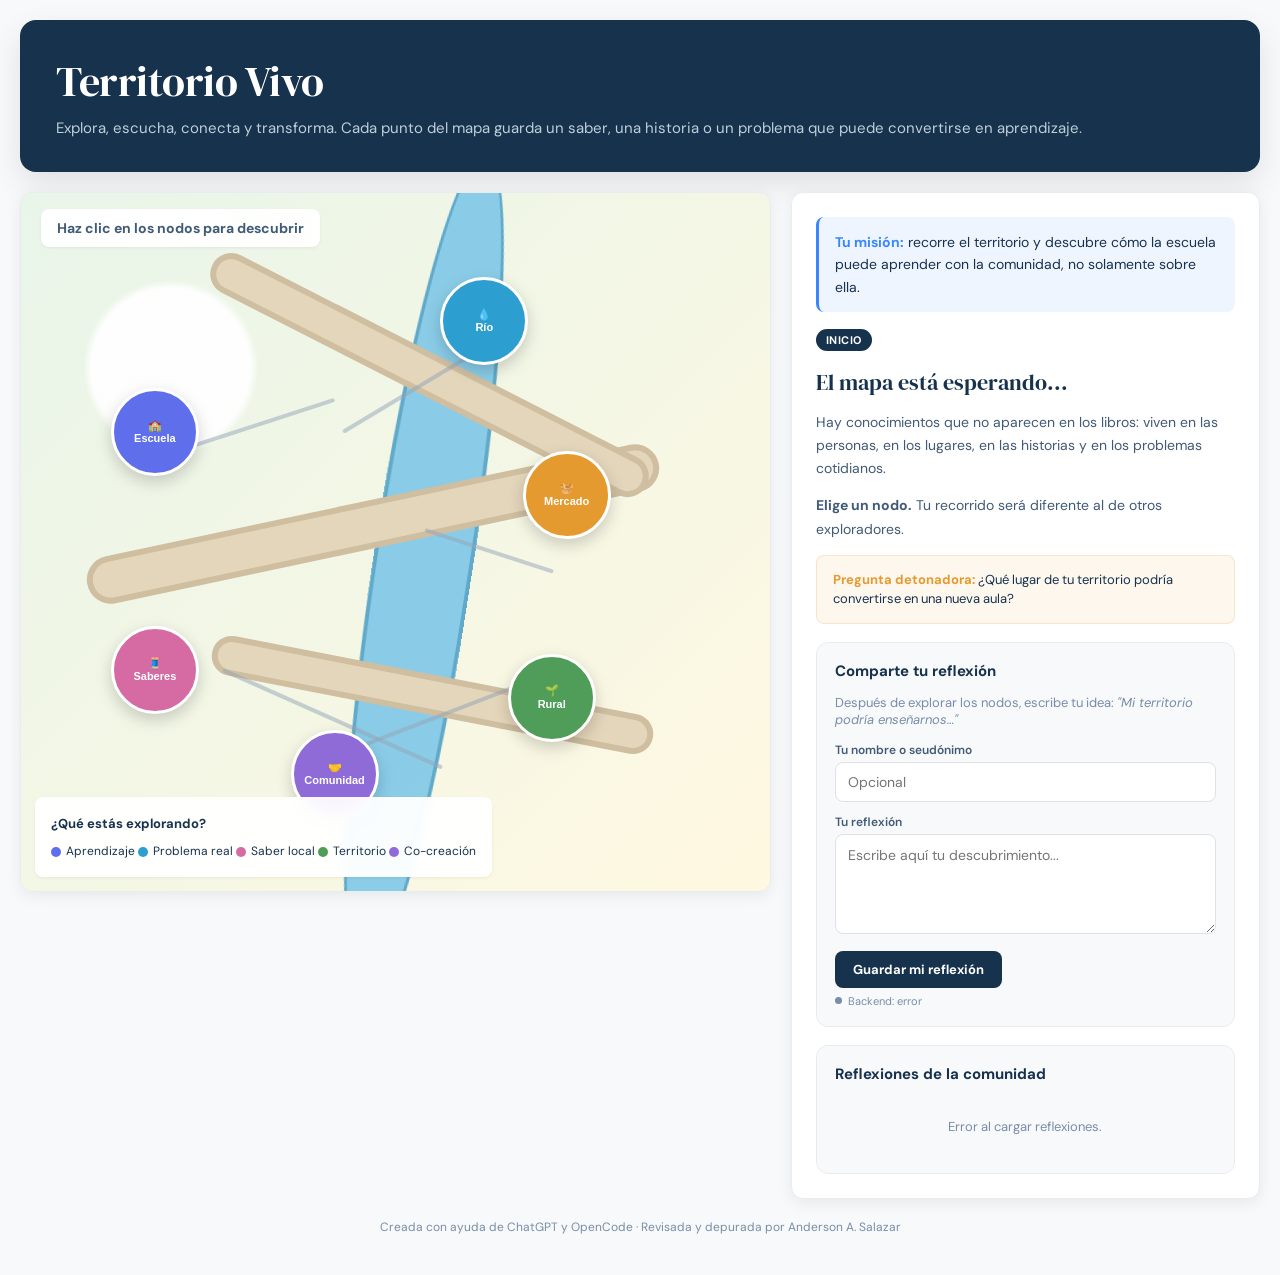
==== docs/comunidad/index.html @ 593326c9 "comunidad" ====
<!DOCTYPE html>
<html lang="es">
<head>
<meta charset="UTF-8">
<meta name="viewport" content="width=device-width, initial-scale=1.0">
<title>Territorio Vivo — Cartografia Comunitaria</title>
<link rel="preconnect" href="https://fonts.googleapis.com">
<link href="https://fonts.googleapis.com/css2?family=DM+Sans:wght@400;500;600;700&family=DM+Serif+Display&display=swap" rel="stylesheet">
<style>
:root {
  --ink: #17324d;
  --ink-soft: #415a77;
  --ink-muted: #778da9;
  --surface: #f8f9fa;
  --surface-raised: #ffffff;
  --border: #dee2e6;
  --border-soft: #e9ecef;
  --blue: #3a86ff;
  --blue-dim: rgba(58,134,255,.08);
  --green: #2d9d78;
  --green-dim: rgba(45,157,120,.08);
  --amber: #e59a2f;
  --amber-dim: rgba(229,154,47,.08);
  --red: #e63946;
  --red-dim: rgba(230,57,70,.06);
  --radius: 12px;
  --radius-sm: 8px;
  --shadow-sm: 0 1px 3px rgba(0,0,0,.06);
  --shadow: 0 4px 16px rgba(0,0,0,.07);
  --shadow-lg: 0 12px 32px rgba(0,0,0,.1);
}

*, *::before, *::after { box-sizing: border-box; }

body {
  margin: 0;
  font-family: 'DM Sans', system-ui, sans-serif;
  background: var(--surface);
  color: var(--ink);
  -webkit-font-smoothing: antialiased;
}

/* ── Layout ────────────────────────────────── */
.wrap { max-width: 1280px; margin: 0 auto; padding: 20px; }
.layout { display: grid; grid-template-columns: 1.6fr 1fr; gap: 20px; align-items: start; }

/* ── Header ────────────────────────────────── */
header {
  background: var(--ink); color: white; border-radius: 16px;
  padding: 32px 36px; margin-bottom: 20px; box-shadow: var(--shadow-lg);
}
header h1 {
  margin: 0 0 6px; font-family: 'DM Serif Display', serif;
  font-size: clamp(26px, 4vw, 42px); font-weight: 400; letter-spacing: -.5px;
}
header p { margin: 0; font-size: 15px; line-height: 1.6; color: #bfcfd9; }

/* ── Card ──────────────────────────────────── */
.card {
  background: var(--surface-raised); border-radius: var(--radius);
  box-shadow: var(--shadow); border: 1px solid var(--border-soft); overflow: hidden;
}

/* ── Mapa ──────────────────────────────────── */
.map {
  position: relative; min-height: 700px;
  background:
    radial-gradient(circle at 20% 25%, rgba(255,255,255,.9) 0 10%, transparent 11%),
    linear-gradient(135deg, #e8f5e9, #fff8e1);
}
.river {
  position: absolute; left: 47%; top: -6%; width: 100px; height: 118%;
  background: #7cc7e8; border: 4px solid #4c9fc5;
  border-radius: 48% 52% 45% 55%; transform: rotate(9deg); opacity: .88;
}
.road { position: absolute; background: #e4d6ba; border: 6px solid #cfbea0; border-radius: 30px; }
.r1 { width: 78%; height: 48px; left: 8%; top: 44%; transform: rotate(-12deg); }
.r2 { width: 65%; height: 42px; left: 22%; top: 23%; transform: rotate(27deg); }
.r3 { width: 60%; height: 40px; left: 25%; top: 69%; transform: rotate(11deg); }

.map-label {
  position: absolute; left: 20px; top: 16px; font-weight: 700; font-size: 14px;
  color: var(--ink-soft); background: rgba(255,255,255,.92);
  padding: 10px 16px; border-radius: var(--radius-sm);
  backdrop-filter: blur(4px); box-shadow: var(--shadow-sm);
}

.legend {
  position: absolute; bottom: 14px; left: 14px;
  background: rgba(255,255,255,.95); padding: 14px 16px;
  border-radius: var(--radius-sm); font-size: 12px; line-height: 2;
  box-shadow: var(--shadow-sm); backdrop-filter: blur(4px);
}
.legend strong { display: block; margin-bottom: 2px; font-size: 13px; color: var(--ink); }
.legend-dot {
  display: inline-block; width: 10px; height: 10px;
  border-radius: 50%; margin-right: 5px; vertical-align: middle;
}

/* ── Nodos del mapa ────────────────────────── */
.node {
  position: absolute; width: 88px; height: 88px; border-radius: 50%;
  border: 3px solid white; box-shadow: 0 6px 16px rgba(0,0,0,.18);
  color: white; font-weight: 700; font-size: 11px; text-align: center;
  padding: 10px 4px; cursor: pointer; transition: transform .2s, box-shadow .2s;
  display: flex; align-items: center; justify-content: center; line-height: 1.2;
}
.node:hover { transform: scale(1.1); box-shadow: 0 10px 24px rgba(0,0,0,.25); }
.school    { left: 12%; top: 28%; background: #5f6eea; }
.river-n   { left: 56%; top: 12%; background: #2d9ed0; }
.market    { left: 67%; top: 37%; background: #e59a2f; }
.artisan   { left: 12%; top: 62%; background: #d66ba3; }
.farm      { left: 65%; top: 66%; background: #4f9d59; }
.community { left: 36%; top: 77%; background: #8f6bd8; }

.connector {
  position: absolute; height: 4px; background: #94a3b8;
  transform-origin: left center; opacity: .5; border-radius: 4px;
}
.c1 { left: 20%; top: 37%; width: 23%; transform: rotate(-18deg); }
.c2 { left: 43%; top: 34%; width: 23%; transform: rotate(-31deg); }
.c3 { left: 54%; top: 48%; width: 18%; transform: rotate(18deg); }
.c4 { left: 27%; top: 68%; width: 32%; transform: rotate(24deg); }
.c5 { left: 43%; top: 80%; width: 25%; transform: rotate(-21deg); }

/* ── Sidebar ───────────────────────────────── */
.side { padding: 24px; position: sticky; top: 20px; }

.intro {
  background: var(--blue-dim); border-left: 3px solid var(--blue);
  padding: 14px 16px; border-radius: var(--radius-sm);
  font-size: 14px; line-height: 1.6; margin-bottom: 16px;
}
.intro strong { color: var(--blue); }

.panel { display: none; }
.panel.active { display: block; }

.tag {
  display: inline-block; padding: 4px 10px; border-radius: 20px;
  font-size: 11px; font-weight: 700; letter-spacing: .5px;
  background: var(--ink); color: white; margin-bottom: 10px;
}
.panel h3 {
  font-family: 'DM Serif Display', serif;
  font-size: 22px; font-weight: 400; margin: 6px 0 8px;
}
.panel p { font-size: 14px; line-height: 1.65; color: var(--ink-soft); }

.question {
  margin-top: 14px; padding: 14px 16px;
  background: var(--amber-dim); border-radius: var(--radius-sm);
  border: 1px solid rgba(229,154,47,.2); font-size: 13px; line-height: 1.5;
}
.question strong { color: var(--amber); }

/* ── Formulario reflexion ──────────────────── */
.form-section {
  margin-top: 18px; background: var(--surface); border-radius: var(--radius);
  padding: 18px; border: 1px solid var(--border-soft);
}
.form-section h4 { margin: 0 0 4px; font-size: 15px; font-weight: 700; }
.form-section .subtitle { font-size: 13px; color: var(--ink-muted); margin-bottom: 14px; }

.form-field { margin-bottom: 12px; }
.form-field label { display: block; font-size: 12px; font-weight: 600; color: var(--ink-soft); margin-bottom: 4px; }

.input, textarea {
  width: 100%; border: 1px solid var(--border); border-radius: var(--radius-sm);
  padding: 10px 12px; font: inherit; font-size: 14px; color: var(--ink);
  background: var(--surface-raised); transition: border-color .2s;
}
.input:focus, textarea:focus { outline: none; border-color: var(--blue); }
textarea { min-height: 100px; resize: vertical; line-height: 1.55; }

.btn {
  display: inline-flex; align-items: center; gap: 6px;
  border: none; border-radius: var(--radius-sm);
  padding: 10px 18px; font: inherit; font-size: 13px; font-weight: 700;
  cursor: pointer; transition: background .15s, transform .1s;
}
.btn:active { transform: scale(.97); }
.btn-primary { background: var(--ink); color: white; }
.btn-primary:hover { background: #2a4a6b; }
.btn-primary:disabled { opacity: .5; cursor: not-allowed; }

.msg {
  font-size: 13px; font-weight: 600; padding: 8px 12px;
  border-radius: var(--radius-sm); transition: opacity .3s;
}
.msg:empty { display: none; }
.msg.ok { background: var(--green-dim); color: var(--green); }
.msg.err { background: var(--red-dim); color: var(--red); }

/* ── Feed reflexiones ──────────────────────── */
.feed-section {
  margin-top: 18px; background: var(--surface); border-radius: var(--radius);
  padding: 18px; border: 1px solid var(--border-soft);
}
.feed-section h4 { margin: 0 0 14px; font-size: 15px; font-weight: 700; }

.reflexion-card {
  background: var(--surface-raised); border: 1px solid var(--border-soft);
  border-radius: var(--radius-sm); padding: 14px 16px; margin-bottom: 12px;
}
.reflexion-head {
  display: flex; justify-content: space-between; align-items: center;
  margin-bottom: 8px; font-size: 12px; color: var(--ink-muted);
}
.reflexion-author { font-weight: 700; color: var(--ink); }
.reflexion-node {
  display: inline-block; padding: 2px 8px; border-radius: 10px;
  font-size: 10px; font-weight: 700; background: var(--blue-dim); color: var(--blue);
}
.reflexion-text { font-size: 14px; line-height: 1.6; color: var(--ink-soft); margin-bottom: 10px; }
.reflexion-actions { display: flex; align-items: center; gap: 10px; flex-wrap: wrap; }

/* ── Comentarios ───────────────────────────── */
.comments-toggle {
  font-size: 12px; font-weight: 600; color: var(--blue);
  cursor: pointer; background: none; border: none; padding: 0; margin: 0;
}
.comments-toggle:hover { text-decoration: underline; }
.comment-count {
  display: none; background: var(--blue-dim); color: var(--blue);
  font-size: 10px; font-weight: 700; padding: 1px 7px; border-radius: 8px;
}
.comment-count.has { display: inline-block; }

.comments-box {
  display: none; margin-top: 10px; padding-top: 10px;
  border-top: 1px solid var(--border-soft);
}
.comments-box.open { display: block; }

.comment-item { display: flex; gap: 8px; margin-bottom: 8px; font-size: 13px; }
.comment-avatar {
  width: 28px; height: 28px; border-radius: 50%; flex-shrink: 0;
  background: var(--blue-dim); color: var(--blue);
  display: flex; align-items: center; justify-content: center;
  font-weight: 700; font-size: 11px;
}
.comment-body { flex: 1; }
.comment-meta { font-size: 11px; color: var(--ink-muted); margin-bottom: 2px; }
.comment-text { line-height: 1.5; color: var(--ink-soft); }

.comment-form { display: flex; gap: 6px; margin-top: 8px; }
.comment-form .input { flex: 1; padding: 7px 10px; font-size: 13px; }
.comment-form .btn { padding: 7px 12px; font-size: 12px; white-space: nowrap; }

.feed-empty { text-align: center; padding: 20px; font-size: 13px; color: var(--ink-muted); }

/* ── Status bar ────────────────────────────── */
.status-bar {
  display: flex; align-items: center; gap: 6px;
  font-size: 11px; color: var(--ink-muted); margin-top: 6px;
}
.status-dot { width: 7px; height: 7px; border-radius: 50%; background: var(--ink-muted); }
.status-dot.on { background: var(--green); }

/* ── Footer ────────────────────────────────── */
.footer { text-align: center; padding: 20px 0; color: var(--ink-muted); font-size: 12px; }

/* ── Responsive ────────────────────────────── */
@media (max-width: 900px) {
  .layout { grid-template-columns: 1fr; }
  .map { min-height: 500px; }
  .side { position: static; }
}
</style>
</head>
<body>

<div class="wrap">
  <header>
    <h1>Territorio Vivo</h1>
    <p>Explora, escucha, conecta y transforma. Cada punto del mapa guarda un saber, una historia o un problema que puede convertirse en aprendizaje.</p>
  </header>

  <div class="layout">
    <!-- ── MAPA ── -->
    <section class="card map" aria-label="Mapa interactivo del territorio">
      <div class="map-label">Haz clic en los nodos para descubrir</div>
      <div class="river"></div>
      <div class="road r1"></div>
      <div class="road r2"></div>
      <div class="road r3"></div>
      <div class="connector c1"></div>
      <div class="connector c2"></div>
      <div class="connector c3"></div>
      <div class="connector c4"></div>
      <div class="connector c5"></div>

      <button class="node school"    onclick="showNode('school')">🏫<br>Escuela</button>
      <button class="node river-n"   onclick="showNode('river')">💧<br>Río</button>
      <button class="node market"    onclick="showNode('market')">🧺<br>Mercado</button>
      <button class="node artisan"   onclick="showNode('artisan')">🧵<br>Saberes</button>
      <button class="node farm"      onclick="showNode('farm')">🌱<br>Rural</button>
      <button class="node community" onclick="showNode('community')">🤝<br>Comunidad</button>

      <div class="legend">
        <strong>¿Qué estás explorando?</strong>
        <span><span class="legend-dot" style="background:#5f6eea"></span>Aprendizaje</span>
        <span><span class="legend-dot" style="background:#2d9ed0"></span>Problema real</span>
        <span><span class="legend-dot" style="background:#d66ba3"></span>Saber local</span>
        <span><span class="legend-dot" style="background:#4f9d59"></span>Territorio</span>
        <span><span class="legend-dot" style="background:#8f6bd8"></span>Co-creación</span>
      </div>
    </section>

    <!-- ── SIDEBAR ── -->
    <aside class="card side">
      <div class="intro">
        <strong>Tu misión:</strong> recorre el territorio y descubre cómo la escuela puede aprender con la comunidad, no solamente sobre ella.
      </div>

      <!-- Paneles de nodos -->
      <div id="default" class="panel active">
        <span class="tag">INICIO</span>
        <h3>El mapa está esperando...</h3>
        <p>Hay conocimientos que no aparecen en los libros: viven en las personas, en los lugares, en las historias y en los problemas cotidianos.</p>
        <p><strong>Elige un nodo.</strong> Tu recorrido será diferente al de otros exploradores.</p>
        <div class="question"><strong>Pregunta detonadora:</strong> ¿Qué lugar de tu territorio podría convertirse en una nueva aula?</div>
      </div>

      <div id="school" class="panel">
        <span class="tag">NODO 1 · APRENDIZAJE</span>
        <h3>🏫 La escuela abierta</h3>
        <p>La escuela deja de ser una isla. Sus preguntas salen al territorio y regresan convertidas en proyectos, investigaciones y nuevas conexiones.</p>
        <div class="question"><strong>Reto:</strong> ¿Qué problema real de tu comunidad llevarías al aula?</div>
      </div>

      <div id="river" class="panel">
        <span class="tag">NODO 2 · PROBLEMA REAL</span>
        <h3>💧 El río pregunta</h3>
        <p>El agua contaminada, la basura o la pérdida de ecosistemas no son solo "temas". Son desafíos auténticos que pueden movilizar conocimientos de ciencias, tecnología, comunicación y ciudadanía.</p>
        <div class="question"><strong>Reto:</strong> formula una pregunta de investigación que ayude a comprender este problema.</div>
      </div>

      <div id="market" class="panel">
        <span class="tag">NODO 3 · SABER COTIDIANO</span>
        <h3>🧺 El mercado enseña</h3>
        <p>En el mercado también hay matemáticas, economía, cultura, alimentación, historias familiares y decisiones. Los espacios cotidianos están llenos de oportunidades para aprender.</p>
        <div class="question"><strong>Reto:</strong> ¿qué conocimiento podría aprenderse conversando con una persona del mercado?</div>
      </div>

      <div id="artisan" class="panel">
        <span class="tag">NODO 4 · SABER INTERGENERACIONAL</span>
        <h3>🧵 La memoria tiene manos</h3>
        <p>Los oficios, las recetas, las técnicas artesanales y las historias transmitidas entre generaciones son nodos de conocimiento. Escuchar a quienes los conservan ayuda a que el currículo tenga identidad territorial.</p>
        <div class="question"><strong>Reto:</strong> entrevista a una persona mayor y registra un saber que no quieras que se pierda.</div>
      </div>

      <div id="farm" class="panel">
        <span class="tag">NODO 5 · TERRITORIO</span>
        <h3>🌱 La tierra también habla</h3>
        <p>Quien trabaja la tierra observa ciclos, clima, biodiversidad y cambios del entorno. Su experiencia puede dialogar con el conocimiento científico y generar nuevas preguntas.</p>
        <div class="question"><strong>Reto:</strong> compara un saber local con una explicación científica. ¿Qué tienen en común? ¿Qué preguntas aparecen?</div>
      </div>

      <div id="community" class="panel">
        <span class="tag">NODO 6 · CO-CREACIÓN</span>
        <h3>🤝 Nadie aprende solo</h3>
        <p>Estudiantes, docentes, familias, expertos y líderes comunitarios pueden convertirse en co-creadores del currículo. Cada persona aporta una pieza distinta del rompecabezas.</p>
        <div class="question"><strong>Reto final:</strong> diseña una pequeña acción para transformar un problema de tu territorio.</div>
      </div>

      <!-- Formulario de reflexion -->
      <div class="form-section">
        <h4>Comparte tu reflexión</h4>
        <p class="subtitle">Después de explorar los nodos, escribe tu idea: <em>"Mi territorio podría enseñarnos…"</em></p>
        <div class="form-field">
          <label for="student">Tu nombre o seudónimo</label>
          <input id="student" type="text" class="input" placeholder="Opcional" maxlength="80">
        </div>
        <div class="form-field">
          <label for="answer">Tu reflexión</label>
          <textarea id="answer" placeholder="Escribe aquí tu descubrimiento..." maxlength="2000"></textarea>
        </div>
        <div style="display:flex;gap:8px;align-items:center;flex-wrap:wrap">
          <button id="btn-save" class="btn btn-primary" onclick="saveAnswer()">Guardar mi reflexión</button>
          <span id="saved" class="msg"></span>
        </div>
        <div class="status-bar">
          <span id="statusDot" class="status-dot"></span>
          <span id="backendStatus">Verificando backend…</span>
        </div>
      </div>

      <!-- Feed de reflexiones -->
      <div class="feed-section">
        <h4>Reflexiones de la comunidad</h4>
        <div id="dataBox"><div class="feed-empty">Cargando reflexiones…</div></div>
      </div>
    </aside>
  </div>

  <div class="footer">Creada con ayuda de ChatGPT y OpenCode · Revisada y depurada por Anderson A. Salazar</div>
</div>

<script>
/* ══════════════════════════════════════════════
   CONFIG
   ══════════════════════════════════════════════ */
const BACKEND_URL = 'https://script.google.com/macros/s/AKfycbylgYe-v2u78zFwunNRWoRNgLzbuPMj8-J5VWRB9_3NjzH-wLxJoJirGdlpcUMOLIl6zA/exec';

const NODE_NAMES = {
  default: 'Inicio', school: 'Escuela', river: 'Río',
  market: 'Mercado', artisan: 'Saberes', farm: 'Rural', community: 'Comunidad'
};

const REQUIRED_FIELDS = ['id', 'estudiante', 'reflexion'];

/* ══════════════════════════════════════════════
   ESTADO
   ══════════════════════════════════════════════ */
const _reflections = {};
let _msgTimer = null;
let _busy = false;

/* ══════════════════════════════════════════════
   UTILIDADES
   ══════════════════════════════════════════════ */
function esc(v) {
  return String(v ?? '')
    .replace(/&/g, '&amp;')
    .replace(/</g, '&lt;')
    .replace(/>/g, '&gt;')
    .replace(/"/g, '&quot;')
    .replace(/'/g, '&#39;');
}

function safeDomId(id) {
  return 'r' + String(id).replace(/[^a-zA-Z0-9]/g, '');
}

function backendConfigured() {
  return BACKEND_URL.startsWith('https://script.google.com/macros/s/');
}

/* ══════════════════════════════════════════════
   UI
   ══════════════════════════════════════════════ */
function setStatus(msg, ok) {
  document.getElementById('backendStatus').textContent = msg;
  document.getElementById('statusDot').className = 'status-dot' + (ok ? ' on' : '');
}

function showMsg(text, type) {
  clearTimeout(_msgTimer);
  const el = document.getElementById('saved');
  el.className = 'msg ' + type;
  el.textContent = text;
  if (type === 'ok') {
    _msgTimer = setTimeout(() => { el.textContent = ''; el.className = 'msg'; }, 4000);
  }
}

function showNode(id) {
  document.querySelectorAll('.panel').forEach(p => p.classList.remove('active'));
  document.getElementById(id).classList.add('active');
  document.querySelector('.side').scrollIntoView({ behavior: 'smooth', block: 'nearest' });
}

/* ══════════════════════════════════════════════
   FILAS VALIDAS (descarta encabezados del sheet)
   ══════════════════════════════════════════════ */
function isValidRecord(r) {
  if (!r || typeof r !== 'object') return false;
  return REQUIRED_FIELDS.every(f => r[f] && String(r[f]).trim() !== '');
}

/* ══════════════════════════════════════════════
   GUARDAR REFLEXION
   ══════════════════════════════════════════════ */
async function saveAnswer() {
  if (_busy) return;

  const value = document.getElementById('answer').value.trim();
  const student = document.getElementById('student').value.trim() || 'Anónimo';
  const btn = document.getElementById('btn-save');

  if (!value) { showMsg('Escribe primero tu reflexión.', 'err'); return; }
  if (!backendConfigured()) { showMsg('Backend no configurado.', 'err'); return; }

  _busy = true;
  btn.disabled = true;
  btn.textContent = 'Guardando…';
  showMsg('', '');
  setStatus('Enviando…', false);

  try {
    const payload = {
      action: 'save',
      student,
      reflection: value,
      source: 'Territorio Vivo',
      node: document.querySelector('.panel.active')?.id || 'default',
      timestampClient: new Date().toISOString()
    };

    const res = await fetch(BACKEND_URL, {
      method: 'POST',
      body: JSON.stringify(payload)
    });
    const data = await res.json();

    if (!data.ok) throw new Error(data.error || 'Error al guardar.');

    showMsg('Reflexión guardada correctamente.', 'ok');
    setStatus('Backend: conectado', true);
    document.getElementById('answer').value = '';
    loadData();
  } catch (err) {
    showMsg('No se pudo conectar con el servidor.', 'err');
    setStatus('Backend: error', false);
    console.error('[saveAnswer]', err);
  } finally {
    _busy = false;
    btn.disabled = false;
    btn.textContent = 'Guardar mi reflexión';
  }
}

/* ══════════════════════════════════════════════
   CARGAR REFLEXIONES
   ══════════════════════════════════════════════ */
async function loadData() {
  const box = document.getElementById('dataBox');

  if (!backendConfigured()) {
    box.innerHTML = '<div class="feed-empty">Backend no configurado.</div>';
    return;
  }

  try {
    const res = await fetch(BACKEND_URL + '?action=list');
    const data = await res.json();
    if (!data.ok) throw new Error(data.error);
    renderFeed(data.records || []);
    setStatus('Backend: conectado', true);
  } catch (err) {
    box.innerHTML = '<div class="feed-empty">Error al cargar reflexiones.</div>';
    setStatus('Backend: error', false);
    console.error('[loadData]', err);
  }
}

/* ══════════════════════════════════════════════
   RENDER FEED
   ══════════════════════════════════════════════ */
function renderFeed(records) {
  const box = document.getElementById('dataBox');

  Object.keys(_reflections).forEach(k => delete _reflections[k]);

  const valid = records.filter(isValidRecord);

  if (!valid.length) {
    box.innerHTML = '<div class="feed-empty">Aún no hay reflexiones. Sé el primero en compartir.</div>';
    return;
  }

  box.innerHTML = valid.slice().reverse().map(r => {
    const did = safeDomId(r.id);
    _reflections[did] = r;
    const label = NODE_NAMES[r.nodo] || r.nodo || 'General';
    return `
      <div class="reflexion-card" data-rid="${esc(r.id)}">
        <div class="reflexion-head">
          <div><span class="reflexion-author">${esc(r.estudiante)}</span> · ${esc(r.fecha)}</div>
          <span class="reflexion-node">${esc(label)}</span>
        </div>
        <div class="reflexion-text">${esc(r.reflexion)}</div>
        <div class="reflexion-actions">
          <button class="comments-toggle" onclick="toggleComments('${did}')">💬 Comentar</button>
          <span class="comment-count" id="ccount-${did}"></span>
        </div>
        <div class="comments-box" id="cbox-${did}">
          <div class="comments-list" id="clist-${did}"></div>
          <div class="comment-form">
            <input id="cname-${did}" class="input" placeholder="Tu nombre" maxlength="80">
            <input id="ctext-${did}" class="input" placeholder="Escribe un comentario…" maxlength="500"
                   onkeydown="if(event.key==='Enter'&&!event.shiftKey){event.preventDefault();sendComment('${did}');}">
            <button class="btn btn-primary" id="cbtn-${did}" onclick="sendComment('${did}')">Enviar</button>
          </div>
        </div>
      </div>`;
  }).join('');
}

/* ══════════════════════════════════════════════
   COMENTARIOS
   ══════════════════════════════════════════════ */
async function toggleComments(did) {
  const box = document.getElementById('cbox-' + did);
  if (!box) return;

  if (box.classList.contains('open')) {
    box.classList.remove('open');
    return;
  }

  box.classList.add('open');
  await loadComments(did);
  document.getElementById('ctext-' + did)?.focus();
}

async function loadComments(did) {
  const list = document.getElementById('clist-' + did);
  const countEl = document.getElementById('ccount-' + did);
  const r = _reflections[did];

  if (!r) {
    list.innerHTML = '<div class="feed-empty" style="padding:6px 0">Reflexión no encontrada.</div>';
    return;
  }

  list.innerHTML = '<div class="feed-empty" style="padding:6px 0">Cargando…</div>';

  try {
    const res = await fetch(BACKEND_URL + '?action=comments&id=' + encodeURIComponent(r.id));
    const data = await res.json();
    if (!data.ok) throw new Error(data.error);

    const comments = (data.comments || []).filter(c => c && c.texto);

    if (countEl) {
      if (comments.length) {
        countEl.textContent = comments.length;
        countEl.className = 'comment-count has';
      } else {
        countEl.textContent = '';
        countEl.className = 'comment-count';
      }
    }

    if (!comments.length) {
      list.innerHTML = '<div class="feed-empty" style="padding:6px 0">Sin comentarios aún.</div>';
      return;
    }

    list.innerHTML = comments.map(c => `
      <div class="comment-item">
        <div class="comment-avatar">${esc((c.autor || 'A').charAt(0).toUpperCase())}</div>
        <div class="comment-body">
          <div class="comment-meta">${esc(c.autor)} · ${esc(c.fecha)}</div>
          <div class="comment-text">${esc(c.texto)}</div>
        </div>
      </div>`).join('');
  } catch (err) {
    list.innerHTML = '<div class="feed-empty" style="padding:6px 0">Error al cargar comentarios.</div>';
    console.error('[loadComments]', err);
  }
}

async function sendComment(did) {
  const r = _reflections[did];
  if (!r) return;

  const nameInput = document.getElementById('cname-' + did);
  const textInput = document.getElementById('ctext-' + did);
  const sendBtn = document.getElementById('cbtn-' + did);
  const text = textInput.value.trim();
  const author = nameInput.value.trim() || 'Anónimo';

  if (!text) { textInput.focus(); return; }
  if (sendBtn.disabled) return;

  sendBtn.disabled = true;
  sendBtn.textContent = '…';

  try {
    const res = await fetch(BACKEND_URL, {
      method: 'POST',
      body: JSON.stringify({
        action: 'comment',
        reflectionId: r.id,
        node: r.nodo || 'default',
        author,
        text
      })
    });
    const data = await res.json();
    if (!data.ok) throw new Error(data.error);

    textInput.value = '';
    loadComments(did);
  } catch (err) {
    alert('No se pudo enviar el comentario. Intenta de nuevo.');
    console.error('[sendComment]', err);
  } finally {
    sendBtn.disabled = false;
    sendBtn.textContent = 'Enviar';
  }
}

/* ══════════════════════════════════════════════
   INIT
   ══════════════════════════════════════════════ */
window.addEventListener('load', () => {
  setStatus(
    backendConfigured() ? 'Backend: conectado' : 'Backend: sin configurar',
    backendConfigured()
  );
  loadData();
});
</script>
</body>
</html>
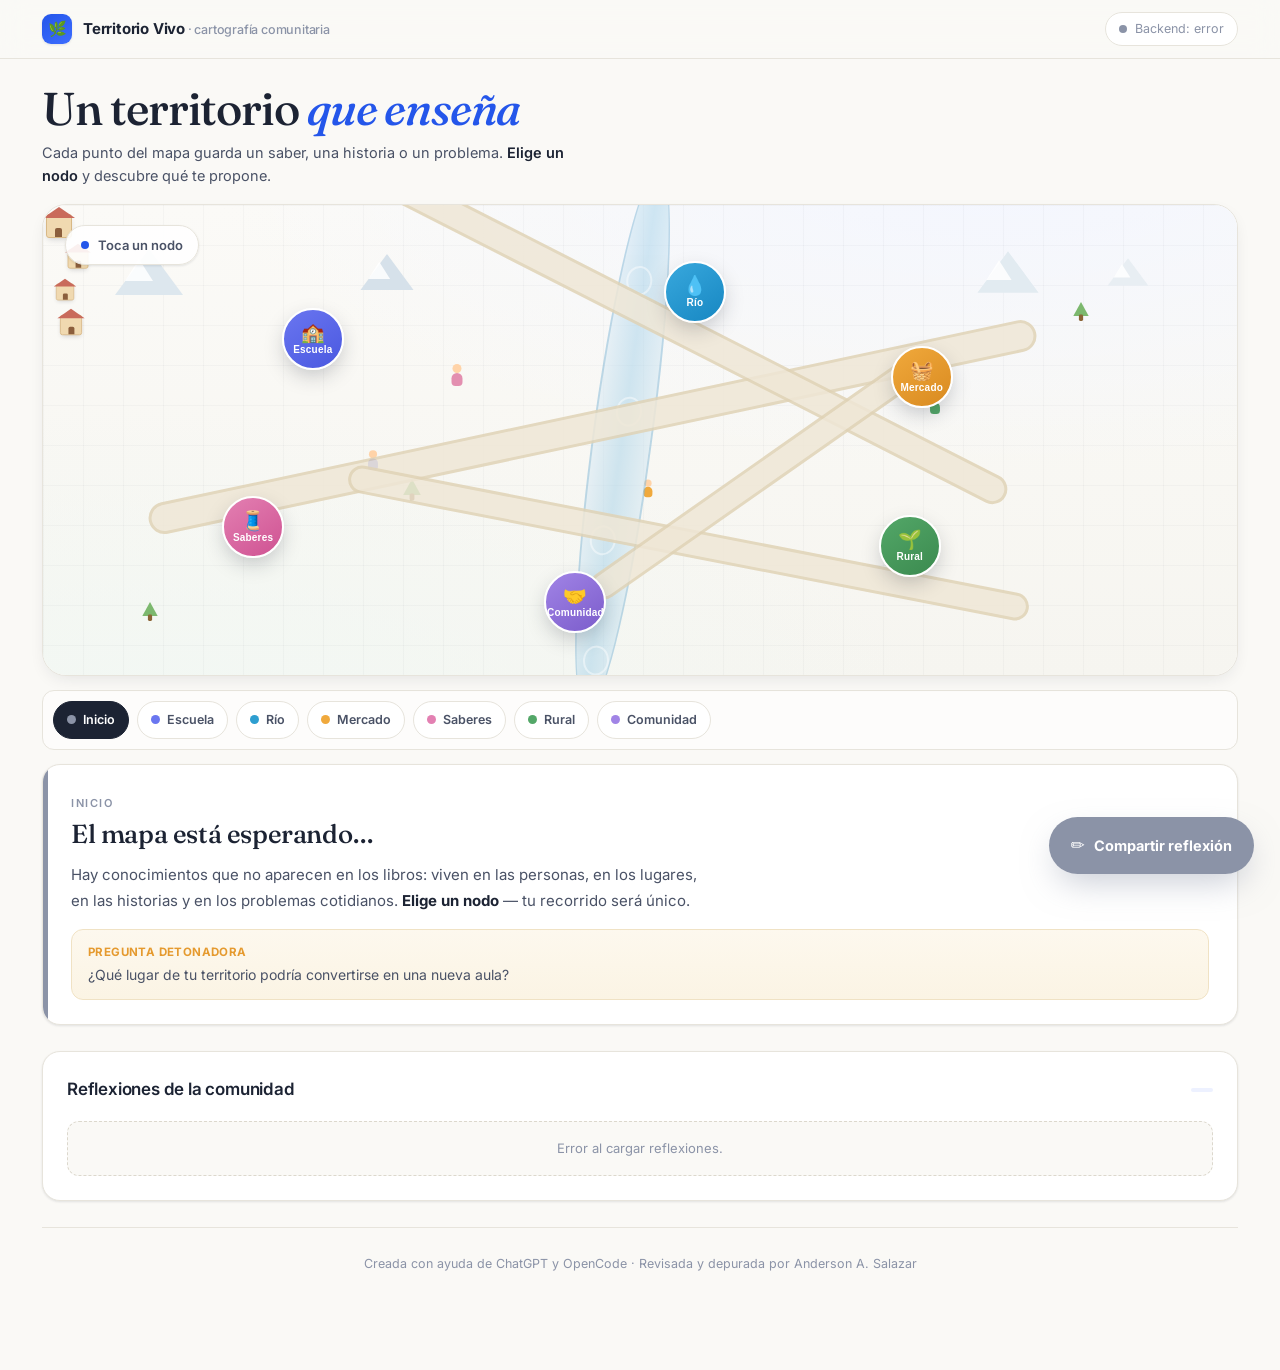
==== commit 0d02e070: "Update index.html" ====
--- a/docs/comunidad/index.html
+++ b/docs/comunidad/index.html
@@ -1,407 +1,488 @@
-<!DOCTYPE html>
+ <!DOCTYPE html>
 <html lang="es">
 <head>
 <meta charset="UTF-8">
 <meta name="viewport" content="width=device-width, initial-scale=1.0">
 <title>Territorio Vivo — Cartografia Comunitaria</title>
 <link rel="preconnect" href="https://fonts.googleapis.com">
-<link href="https://fonts.googleapis.com/css2?family=DM+Sans:wght@400;500;600;700&family=DM+Serif+Display&display=swap" rel="stylesheet">
+<link rel="preconnect" href="https://fonts.gstatic.com" crossorigin>
+<link href="https://fonts.googleapis.com/css2?family=Fraunces:opsz,wght@9..144,400;9..144,500;9..144,600&family=Inter:wght@400;500;600;700;800&display=swap" rel="stylesheet">
 <style>
 :root {
-  --ink: #17324d;
-  --ink-soft: #415a77;
-  --ink-muted: #778da9;
-  --surface: #f8f9fa;
-  --surface-raised: #ffffff;
-  --border: #dee2e6;
-  --border-soft: #e9ecef;
-  --blue: #3a86ff;
-  --blue-dim: rgba(58,134,255,.08);
-  --green: #2d9d78;
-  --green-dim: rgba(45,157,120,.08);
+  --paper: #faf9f6;
+  --surface: #ffffff;
+  --ink: #1c2333;
+  --ink-2: #4a5266;
+  --ink-3: #8b93a7;
+  --line: #e7e4dc;
+  --line-strong: #dcd8cd;
+  --accent: #2456ea;
+  --accent-soft: #edf1ff;
   --amber: #e59a2f;
-  --amber-dim: rgba(229,154,47,.08);
-  --red: #e63946;
-  --red-dim: rgba(230,57,70,.06);
-  --radius: 12px;
-  --radius-sm: 8px;
-  --shadow-sm: 0 1px 3px rgba(0,0,0,.06);
-  --shadow: 0 4px 16px rgba(0,0,0,.07);
-  --shadow-lg: 0 12px 32px rgba(0,0,0,.1);
+  --red: #e24b4b;
+  --radius: 18px;
+  --radius-lg: 24px;
+  --radius-sm: 12px;
+  --shadow-1: 0 1px 2px rgba(28,35,51,.05), 0 1px 3px rgba(28,35,51,.06);
+  --shadow-2: 0 6px 18px -6px rgba(28,35,51,.12);
+  --shadow-3: 0 24px 60px -20px rgba(28,35,51,.2);
+  --font: 'Inter', system-ui, -apple-system, sans-serif;
+  --serif: 'Fraunces', Georgia, serif;
 }
 
 *, *::before, *::after { box-sizing: border-box; }
-
+html { scroll-behavior: smooth; }
 body {
   margin: 0;
-  font-family: 'DM Sans', system-ui, sans-serif;
-  background: var(--surface);
+  font-family: var(--font);
   color: var(--ink);
+  background: var(--paper);
   -webkit-font-smoothing: antialiased;
-}
-
-/* ── Layout ────────────────────────────────── */
-.wrap { max-width: 1280px; margin: 0 auto; padding: 20px; }
-.layout { display: grid; grid-template-columns: 1.6fr 1fr; gap: 20px; align-items: start; }
-
-/* ── Header ────────────────────────────────── */
-header {
-  background: var(--ink); color: white; border-radius: 16px;
-  padding: 32px 36px; margin-bottom: 20px; box-shadow: var(--shadow-lg);
-}
-header h1 {
-  margin: 0 0 6px; font-family: 'DM Serif Display', serif;
-  font-size: clamp(26px, 4vw, 42px); font-weight: 400; letter-spacing: -.5px;
-}
-header p { margin: 0; font-size: 15px; line-height: 1.6; color: #bfcfd9; }
-
-/* ── Card ──────────────────────────────────── */
-.card {
-  background: var(--surface-raised); border-radius: var(--radius);
-  box-shadow: var(--shadow); border: 1px solid var(--border-soft); overflow: hidden;
-}
-
-/* ── Mapa ──────────────────────────────────── */
-.map {
-  position: relative; min-height: 700px;
-  background:
-    radial-gradient(circle at 20% 25%, rgba(255,255,255,.9) 0 10%, transparent 11%),
-    linear-gradient(135deg, #e8f5e9, #fff8e1);
-}
-.river {
-  position: absolute; left: 47%; top: -6%; width: 100px; height: 118%;
-  background: #7cc7e8; border: 4px solid #4c9fc5;
-  border-radius: 48% 52% 45% 55%; transform: rotate(9deg); opacity: .88;
-}
-.road { position: absolute; background: #e4d6ba; border: 6px solid #cfbea0; border-radius: 30px; }
-.r1 { width: 78%; height: 48px; left: 8%; top: 44%; transform: rotate(-12deg); }
-.r2 { width: 65%; height: 42px; left: 22%; top: 23%; transform: rotate(27deg); }
-.r3 { width: 60%; height: 40px; left: 25%; top: 69%; transform: rotate(11deg); }
-
-.map-label {
-  position: absolute; left: 20px; top: 16px; font-weight: 700; font-size: 14px;
-  color: var(--ink-soft); background: rgba(255,255,255,.92);
-  padding: 10px 16px; border-radius: var(--radius-sm);
-  backdrop-filter: blur(4px); box-shadow: var(--shadow-sm);
-}
-
-.legend {
-  position: absolute; bottom: 14px; left: 14px;
-  background: rgba(255,255,255,.95); padding: 14px 16px;
-  border-radius: var(--radius-sm); font-size: 12px; line-height: 2;
-  box-shadow: var(--shadow-sm); backdrop-filter: blur(4px);
-}
-.legend strong { display: block; margin-bottom: 2px; font-size: 13px; color: var(--ink); }
-.legend-dot {
-  display: inline-block; width: 10px; height: 10px;
-  border-radius: 50%; margin-right: 5px; vertical-align: middle;
-}
-
-/* ── Nodos del mapa ────────────────────────── */
-.node {
-  position: absolute; width: 88px; height: 88px; border-radius: 50%;
-  border: 3px solid white; box-shadow: 0 6px 16px rgba(0,0,0,.18);
-  color: white; font-weight: 700; font-size: 11px; text-align: center;
-  padding: 10px 4px; cursor: pointer; transition: transform .2s, box-shadow .2s;
-  display: flex; align-items: center; justify-content: center; line-height: 1.2;
-}
-.node:hover { transform: scale(1.1); box-shadow: 0 10px 24px rgba(0,0,0,.25); }
-.school    { left: 12%; top: 28%; background: #5f6eea; }
-.river-n   { left: 56%; top: 12%; background: #2d9ed0; }
-.market    { left: 67%; top: 37%; background: #e59a2f; }
-.artisan   { left: 12%; top: 62%; background: #d66ba3; }
-.farm      { left: 65%; top: 66%; background: #4f9d59; }
-.community { left: 36%; top: 77%; background: #8f6bd8; }
-
-.connector {
-  position: absolute; height: 4px; background: #94a3b8;
-  transform-origin: left center; opacity: .5; border-radius: 4px;
-}
-.c1 { left: 20%; top: 37%; width: 23%; transform: rotate(-18deg); }
-.c2 { left: 43%; top: 34%; width: 23%; transform: rotate(-31deg); }
-.c3 { left: 54%; top: 48%; width: 18%; transform: rotate(18deg); }
-.c4 { left: 27%; top: 68%; width: 32%; transform: rotate(24deg); }
-.c5 { left: 43%; top: 80%; width: 25%; transform: rotate(-21deg); }
-
-/* ── Sidebar ───────────────────────────────── */
-.side { padding: 24px; position: sticky; top: 20px; }
-
-.intro {
-  background: var(--blue-dim); border-left: 3px solid var(--blue);
-  padding: 14px 16px; border-radius: var(--radius-sm);
-  font-size: 14px; line-height: 1.6; margin-bottom: 16px;
-}
-.intro strong { color: var(--blue); }
-
+  line-height: 1.6;
+}
+.wrap { max-width: 1240px; margin: 0 auto; padding: 0 22px; }
+
+/* ── Topbar ── */
+.topbar { position: sticky; top: 0; z-index: 50; background: rgba(250,249,246,.85); backdrop-filter: blur(14px); -webkit-backdrop-filter: blur(14px); border-bottom: 1px solid var(--line); }
+.topbar .inner { max-width: 1240px; margin: 0 auto; padding: 12px 22px; display: flex; align-items: center; justify-content: space-between; gap: 14px; }
+.brand { display: flex; align-items: center; gap: 11px; font-weight: 700; font-size: 15px; letter-spacing: -.2px; }
+.brand .mark { width: 30px; height: 30px; border-radius: 9px; background: linear-gradient(145deg, var(--accent), #3d6dff); color: #fff; display: grid; place-items: center; font-size: 15px; box-shadow: var(--shadow-1); }
+.brand small { font-weight: 500; color: var(--ink-3); }
+.top-status { display: flex; align-items: center; gap: 8px; font-size: 12.5px; color: var(--ink-3); background: var(--surface); border: 1px solid var(--line); padding: 6px 13px; border-radius: 999px; }
+.status-dot { width: 8px; height: 8px; border-radius: 50%; background: var(--ink-3); }
+.status-dot.on { background: #22a06b; box-shadow: 0 0 0 3px rgba(34,160,107,.16); }
+
+/* ── Encabezado ── */
+.pagehead { display: flex; align-items: flex-end; justify-content: space-between; gap: 24px; padding: 26px 0 16px; }
+.pagehead h1 { margin: 0; font-family: var(--serif); font-weight: 500; font-size: clamp(30px, 4.2vw, 46px); line-height: 1.05; letter-spacing: -1.2px; }
+.pagehead h1 em { font-style: italic; color: var(--accent); }
+.pagehead .lede { margin: 8px 0 0; font-size: 14.5px; line-height: 1.6; color: var(--ink-2); max-width: 58ch; }
+.pagehead .lede strong { color: var(--ink); font-weight: 600; }
+
+/* ── Mapa ── */
+.map-shell { position: relative; border-radius: var(--radius-lg); background: var(--surface); border: 1px solid var(--line); box-shadow: var(--shadow-2); overflow: hidden; }
+.map { position: relative; height: 470px; background: linear-gradient(rgba(28,35,51,.028) 1px, transparent 1px), linear-gradient(90deg, rgba(28,35,51,.028) 1px, transparent 1px), radial-gradient(120% 120% at 80% -10%, #f3f6ff 0%, transparent 55%), radial-gradient(120% 120% at 10% 110%, #f2f8f4 0%, transparent 55%), linear-gradient(180deg, #fbfaf7, #f6f5f0); background-size: 40px 40px, 40px 40px, auto, auto, auto; }
+.map-hint { position: absolute; left: 22px; top: 20px; z-index: 6; display: inline-flex; align-items: center; gap: 9px; font-size: 13px; font-weight: 600; color: var(--ink-2); background: rgba(255,255,255,.9); border: 1px solid var(--line); padding: 9px 15px; border-radius: 999px; box-shadow: var(--shadow-1); }
+.map-hint .pulse { width: 8px; height: 8px; border-radius: 50%; background: var(--accent); animation: pulse 1.8s infinite; }
+@keyframes pulse { 0% { box-shadow: 0 0 0 0 rgba(36,86,234,.4); } 70% { box-shadow: 0 0 0 9px rgba(36,86,234,0); } 100% { box-shadow: 0 0 0 0 rgba(36,86,234,0); } }
+.river { position: absolute; left: 46%; top: -8%; width: 60px; height: 116%; background: linear-gradient(90deg,#d6e9f5,#a5d2ea 50%,#cfe6f3); border: 2px solid #7fb6d6; border-radius: 48% 52% 45% 55%; transform: rotate(8deg); opacity: .5; z-index: 1; }
+.road { position: absolute; background: #efe7d6; border: 3px solid #e0d3b6; border-radius: 30px; opacity: .85; z-index: 2; }
+.r1 { width: 76%; height: 32px; left: 8%; top: 44%; transform: rotate(-12deg); }
+.r2 { width: 62%; height: 30px; left: 22%; top: 23%; transform: rotate(27deg); }
+.r3 { width: 58%; height: 28px; left: 25%; top: 69%; transform: rotate(11deg); }
+.r4 { width: 34%; height: 28px; left: 60%; top: 58%; margin-left: -17%; margin-top: -14px; transform: rotate(-35deg); }
+.river-waves { position: absolute; left: 46%; top: -8%; width: 60px; height: 116%; transform: rotate(8deg); opacity: .5; z-index: 1; pointer-events: none; }
+.river-waves i { position: absolute; display: block; left: 12px; width: 26px; height: 30px; border: 2px solid rgba(255,255,255,.9); border-radius: 50%; }
+.river-waves i:nth-child(1) { top: 18%; }
+.river-waves i:nth-child(2) { top: 42%; left: 20px; }
+.river-waves i:nth-child(3) { top: 66%; }
+.river-waves i:nth-child(4) { top: 88%; left: 22px; }
+
+.node { position: absolute; z-index: 4; width: 62px; height: 62px; border-radius: 50%; border: 2px solid #fff; box-shadow: 0 8px 22px -4px rgba(28,35,51,.28); color: #fff; cursor: pointer; display: flex; flex-direction: column; align-items: center; justify-content: center; gap: 2px; font-weight: 600; font-size: 10px; letter-spacing: .2px; transition: transform .25s cubic-bezier(.34,1.56,.64,1), box-shadow .2s; }
+.node .emoji { font-size: 19px; line-height: 1; }
+.node:hover { transform: scale(1.1); box-shadow: 0 14px 30px -6px rgba(28,35,51,.35); }
+.node:active { transform: scale(.96); }
+.node:focus-visible { outline: 3px solid var(--accent); outline-offset: 3px; }
+.node::after { content: attr(data-label); position: absolute; top: calc(100% + 8px); left: 50%; transform: translateX(-50%); background: #fff; color: var(--ink); font-size: 11px; font-weight: 600; padding: 4px 10px; border-radius: 999px; border: 1px solid var(--line); box-shadow: var(--shadow-1); opacity: 0; transition: opacity .18s, transform .18s; white-space: nowrap; pointer-events: none; }
+.node:hover::after { opacity: 1; transform: translateX(-50%) translateY(2px); }
+.node.active { transform: scale(1.16); box-shadow: 0 0 0 5px rgba(255,255,255,.9), 0 14px 34px -6px rgba(28,35,51,.4); z-index: 7; }
+.node.active::after { opacity: 1; }
+
+.school    { left: 20%; top: 22%; background: linear-gradient(145deg,#6a76f0,#4a58e0); }
+.river-n   { left: 52%; top: 12%; background: linear-gradient(145deg,#38a8dd,#1787c2); }
+.market    { left: 71%; top: 30%; background: linear-gradient(145deg,#f0a93c,#d98a20); }
+.artisan   { left: 15%; top: 62%; background: linear-gradient(145deg,#e380b2,#cf5292); }
+.farm      { left: 70%; top: 66%; background: linear-gradient(145deg,#53a768,#3b8a4f); }
+.community { left: 42%; top: 78%; background: linear-gradient(145deg,#a184e6,#7b5ccb); }
+
+/* ── Decoración ilustrativa del mapa ── */
+.deco { position: absolute; z-index: 2; pointer-events: none; line-height: 1; }
+
+/* Montañas */
+.mountains { position: absolute; z-index: 1; left: 0; right: 0; top: 0; height: 90px; pointer-events: none; }
+.mountains .peak { position: absolute; bottom: 0; width: 0; height: 0; border-left: 34px solid transparent; border-right: 34px solid transparent; border-bottom: 46px solid #dde7ee; }
+.mountains .peak::before { content: ""; position: absolute; left: -24px; top: 10px; width: 0; height: 0; border-left: 14px solid transparent; border-right: 14px solid transparent; border-bottom: 22px solid rgba(255,255,255,.85); }
+.mountains .p1 { left: 6%; }
+.mountains .p2 { left: 26%; transform: scale(.78); border-bottom-color: #d6e1ea; }
+.mountains .p3 { left: 78%; transform: scale(.9); border-bottom-color: #e2ebf1; }
+.mountains .p4 { left: 88%; transform: scale(.6); border-bottom-color: #e8eef3; }
+
+/* Casitas */
+.houses .h {
+  position: relative;
+  width: 26px; height: 24px;
+  background: #f0d9b0;
+  border: 1.5px solid #d8b885;
+  border-radius: 3px;
+  box-shadow: 0 3px 6px -2px rgba(28,35,51,.2);
+  display: flex;
+  align-items: flex-end;
+  justify-content: center;
+}
+.houses .h .roof {
+  position: absolute; top: -8px; left: 50%;
+  transform: translateX(-50%);
+  width: 0; height: 0;
+  border-left: 16px solid transparent;
+  border-right: 16px solid transparent;
+  border-bottom: 11px solid #c96a5b;
+}
+.houses .h .door { width: 7px; height: 9px; background: #8b5e3c; border-radius: 2px 2px 0 0; }
+.houses { position: absolute; z-index: 2; pointer-events: none; }
+.houses .hp { position: relative; width: 26px; height: 24px; margin-top: 9px; }
+.hp1 { left: 10%; top: 34%; }
+.hp2 { left: 84%; top: 50%; transform: scale(.8); }
+.hp3 { left: 34%; top: 20%; transform: scale(.7); }
+.hp4 { left: 58%; top: 66%; transform: scale(.85); }
+
+/* Árboles */
+.tree {
+  width: 0; height: 0;
+  border-left: 11px solid transparent;
+  border-right: 11px solid transparent;
+  border-bottom: 20px solid #7cb86e;
+  position: relative;
+}
+.tree::after {
+  content: ""; position: absolute; left: -3px; top: 18px;
+  width: 6px; height: 9px; background: #8b6436; border-radius: 2px;
+}
+.trees .tree { position: absolute; }
+.tr1 { left: 30%; top: 58%; transform: scale(.8); }
+.tr2 { left: 86%; top: 20%; transform: scale(.7); }
+.tr3 { left: 8%; top: 84%; transform: scale(.7); }
+.trees { position: absolute; left: 0; right: 0; top: 0; height: 100%; pointer-events: none; }
+
+/* Personas */
+.person {
+  width: 16px; height: 26px;
+  position: absolute;
+}
+.person .head { position: absolute; top: 0; left: 50%; transform: translateX(-50%); width: 9px; height: 9px; border-radius: 50%; background: #ffd3a8; }
+.person .body { position: absolute; top: 9px; left: 50%; transform: translateX(-50%); width: 11px; height: 13px; border-radius: 7px 7px 5px 5px; }
+.people { position: absolute; left: 0; right: 0; top: 0; height: 100%; pointer-events: none; }
+.people .p { position: absolute; }
+.pp1 { left: 34%; top: 34%; }
+.pp1 .body { background: #e38fb0; }
+.pp2 { left: 27%; top: 52%; transform: scale(.9); }
+.pp2 .body { background: #6a76f0; }
+.pp3 { left: 74%; top: 40%; transform: scale(.9); }
+.pp3 .body { background: #53a768; }
+.pp4 { left: 50%; top: 58%; transform: scale(.8); }
+.pp4 .body { background: #f0a93c; }
+
+/* ── Botones de nodos ── */
+.band { margin-top: 14px; background: rgba(255,255,255,.6); border: 1px solid var(--line); border-radius: var(--radius-sm); padding: 10px; }
+.nav { display: flex; gap: 8px; flex-wrap: wrap; }
+.nav-chip { display: inline-flex; align-items: center; gap: 7px; padding: 8px 13px; border-radius: 999px; border: 1px solid var(--line); background: var(--surface); color: var(--ink-2); font: inherit; font-size: 12.5px; font-weight: 600; cursor: pointer; transition: all .18s; }
+.nav-chip:hover { border-color: var(--line-strong); background: var(--paper-deep); }
+.nav-chip.active { border-color: var(--ink); background: var(--ink); color: #fff; }
+.nav-chip .dot { width: 9px; height: 9px; border-radius: 50%; }
+
+/* ── Texto del nodo activo ── */
+.thought { position: relative; margin: 14px 0 26px; background: var(--surface); border: 1px solid var(--line); border-radius: var(--radius); box-shadow: var(--shadow-1); overflow: hidden; }
+.thought .rail { position: absolute; top: 0; left: 0; bottom: 0; width: 5px; background: linear-gradient(180deg, var(--rail-c, var(--accent)), var(--rail-c2, var(--accent))); }
+.thought-body { padding: 24px 28px; }
 .panel { display: none; }
-.panel.active { display: block; }
-
-.tag {
-  display: inline-block; padding: 4px 10px; border-radius: 20px;
-  font-size: 11px; font-weight: 700; letter-spacing: .5px;
-  background: var(--ink); color: white; margin-bottom: 10px;
-}
-.panel h3 {
-  font-family: 'DM Serif Display', serif;
-  font-size: 22px; font-weight: 400; margin: 6px 0 8px;
-}
-.panel p { font-size: 14px; line-height: 1.65; color: var(--ink-soft); }
-
-.question {
-  margin-top: 14px; padding: 14px 16px;
-  background: var(--amber-dim); border-radius: var(--radius-sm);
-  border: 1px solid rgba(229,154,47,.2); font-size: 13px; line-height: 1.5;
-}
-.question strong { color: var(--amber); }
-
-/* ── Formulario reflexion ──────────────────── */
-.form-section {
-  margin-top: 18px; background: var(--surface); border-radius: var(--radius);
-  padding: 18px; border: 1px solid var(--border-soft);
-}
-.form-section h4 { margin: 0 0 4px; font-size: 15px; font-weight: 700; }
-.form-section .subtitle { font-size: 13px; color: var(--ink-muted); margin-bottom: 14px; }
-
-.form-field { margin-bottom: 12px; }
-.form-field label { display: block; font-size: 12px; font-weight: 600; color: var(--ink-soft); margin-bottom: 4px; }
-
-.input, textarea {
-  width: 100%; border: 1px solid var(--border); border-radius: var(--radius-sm);
-  padding: 10px 12px; font: inherit; font-size: 14px; color: var(--ink);
-  background: var(--surface-raised); transition: border-color .2s;
-}
-.input:focus, textarea:focus { outline: none; border-color: var(--blue); }
-textarea { min-height: 100px; resize: vertical; line-height: 1.55; }
-
-.btn {
-  display: inline-flex; align-items: center; gap: 6px;
-  border: none; border-radius: var(--radius-sm);
-  padding: 10px 18px; font: inherit; font-size: 13px; font-weight: 700;
-  cursor: pointer; transition: background .15s, transform .1s;
-}
-.btn:active { transform: scale(.97); }
-.btn-primary { background: var(--ink); color: white; }
-.btn-primary:hover { background: #2a4a6b; }
-.btn-primary:disabled { opacity: .5; cursor: not-allowed; }
-
-.msg {
-  font-size: 13px; font-weight: 600; padding: 8px 12px;
-  border-radius: var(--radius-sm); transition: opacity .3s;
-}
-.msg:empty { display: none; }
-.msg.ok { background: var(--green-dim); color: var(--green); }
-.msg.err { background: var(--red-dim); color: var(--red); }
-
-/* ── Feed reflexiones ──────────────────────── */
-.feed-section {
-  margin-top: 18px; background: var(--surface); border-radius: var(--radius);
-  padding: 18px; border: 1px solid var(--border-soft);
-}
-.feed-section h4 { margin: 0 0 14px; font-size: 15px; font-weight: 700; }
-
-.reflexion-card {
-  background: var(--surface-raised); border: 1px solid var(--border-soft);
-  border-radius: var(--radius-sm); padding: 14px 16px; margin-bottom: 12px;
-}
-.reflexion-head {
-  display: flex; justify-content: space-between; align-items: center;
-  margin-bottom: 8px; font-size: 12px; color: var(--ink-muted);
-}
-.reflexion-author { font-weight: 700; color: var(--ink); }
-.reflexion-node {
-  display: inline-block; padding: 2px 8px; border-radius: 10px;
-  font-size: 10px; font-weight: 700; background: var(--blue-dim); color: var(--blue);
-}
-.reflexion-text { font-size: 14px; line-height: 1.6; color: var(--ink-soft); margin-bottom: 10px; }
-.reflexion-actions { display: flex; align-items: center; gap: 10px; flex-wrap: wrap; }
-
-/* ── Comentarios ───────────────────────────── */
-.comments-toggle {
-  font-size: 12px; font-weight: 600; color: var(--blue);
-  cursor: pointer; background: none; border: none; padding: 0; margin: 0;
-}
-.comments-toggle:hover { text-decoration: underline; }
-.comment-count {
-  display: none; background: var(--blue-dim); color: var(--blue);
-  font-size: 10px; font-weight: 700; padding: 1px 7px; border-radius: 8px;
-}
+.panel.active { display: block; animation: slideIn .3s cubic-bezier(.22,.8,.35,1); }
+@keyframes slideIn { from { opacity: 0; transform: translateY(10px); } to { opacity: 1; transform: none; } }
+.thought-body .tag { display: inline-block; font-size: 11px; font-weight: 600; letter-spacing: 1.6px; text-transform: uppercase; color: var(--rail-c, var(--accent)); margin: 0 0 8px; }
+.thought-body h3 { font-family: var(--serif); font-weight: 500; font-size: 26px; line-height: 1.15; letter-spacing: -.4px; margin: 0 0 12px; }
+.thought-body h3 .emoji { font-size: 24px; margin-right: 2px; }
+.thought-body p { font-size: 15px; line-height: 1.7; color: var(--ink-2); margin: 0; max-width: 70ch; }
+.thought-body p strong { color: var(--ink); }
+.thought .question { margin-top: 16px; padding: 13px 16px; background: linear-gradient(180deg, #fdf8ee, #fbf4e4); border: 1px solid #f0e2c4; border-radius: var(--radius-sm); font-size: 14px; line-height: 1.6; color: var(--ink-2); }
+.thought .question strong { color: var(--amber); display: block; margin-bottom: 2px; font-size: 11.5px; letter-spacing: .4px; text-transform: uppercase; }
+
+/* ── Feed ── */
+.feed-section { background: var(--surface); border: 1px solid var(--line); border-radius: var(--radius); box-shadow: var(--shadow-1); padding: 24px; }
+.feed-header { display: flex; align-items: center; justify-content: space-between; gap: 10px; margin-bottom: 18px; }
+.feed-header h4 { margin: 0; font-size: 17px; font-weight: 600; letter-spacing: -.2px; }
+.feed-count { background: var(--accent-soft); color: var(--accent); font-size: 11px; font-weight: 700; padding: 2px 11px; border-radius: 999px; }
+.reflexion-card { border: 1px solid var(--line); border-radius: 14px; padding: 16px 17px; margin-bottom: 12px; transition: box-shadow .18s, border-color .18s; }
+.reflexion-card:hover { box-shadow: var(--shadow-1); border-color: var(--line-strong); }
+.reflexion-head { display: flex; justify-content: space-between; align-items: flex-start; gap: 8px; margin-bottom: 8px; font-size: 12px; color: var(--ink-3); }
+.reflexion-head .who { font-weight: 600; color: var(--ink); }
+.reflexion-head .who .rid { color: var(--ink-3); font-weight: 500; margin-left: 5px; }
+.reflexion-node { display: inline-block; padding: 3px 10px; border-radius: 999px; font-size: 10.5px; font-weight: 600; background: var(--accent-soft); color: var(--accent); white-space: nowrap; }
+.reflexion-text { font-size: 14px; line-height: 1.65; color: var(--ink-2); margin-bottom: 12px; }
+.reflexion-comments { border-top: 1px solid var(--line); padding-top: 12px; }
+.reflexion-comments .cm-label { font-size: 11px; font-weight: 600; color: var(--ink-3); text-transform: uppercase; letter-spacing: .6px; margin-bottom: 8px; }
+.comment-item { display: flex; gap: 10px; margin-bottom: 10px; font-size: 13px; background: var(--paper); border-radius: 10px; padding: 10px 12px; }
+.comment-avatar { width: 28px; height: 28px; border-radius: 50%; flex-shrink: 0; background: var(--accent-soft); color: var(--accent); display: grid; place-items: center; font-weight: 700; font-size: 12px; }
+.comment-body { flex: 1; }
+.comment-meta { font-size: 11px; color: var(--ink-3); margin-bottom: 2px; }
+.comment-text { line-height: 1.5; color: var(--ink-2); }
+.comment-toggle { display: inline-flex; align-items: center; gap: 6px; margin-top: 2px; font-size: 12.5px; font-weight: 600; color: #fff; cursor: pointer; background: var(--ui-c, var(--accent)); border: none; border-radius: 9px; padding: 7px 12px; box-shadow: 0 4px 12px -3px var(--ui-glow, rgba(36,86,234,.4)); transition: filter .15s, transform .1s; }
+.comment-toggle:hover { filter: brightness(1.08); transform: translateY(-1px); }
+.comment-count { display: none; background: var(--accent-soft); color: var(--accent); font-size: 10.5px; font-weight: 600; padding: 2px 8px; border-radius: 999px; }
 .comment-count.has { display: inline-block; }
-
-.comments-box {
-  display: none; margin-top: 10px; padding-top: 10px;
-  border-top: 1px solid var(--border-soft);
-}
-.comments-box.open { display: block; }
-
-.comment-item { display: flex; gap: 8px; margin-bottom: 8px; font-size: 13px; }
-.comment-avatar {
-  width: 28px; height: 28px; border-radius: 50%; flex-shrink: 0;
-  background: var(--blue-dim); color: var(--blue);
-  display: flex; align-items: center; justify-content: center;
-  font-weight: 700; font-size: 11px;
-}
-.comment-body { flex: 1; }
-.comment-meta { font-size: 11px; color: var(--ink-muted); margin-bottom: 2px; }
-.comment-text { line-height: 1.5; color: var(--ink-soft); }
-
-.comment-form { display: flex; gap: 6px; margin-top: 8px; }
-.comment-form .input { flex: 1; padding: 7px 10px; font-size: 13px; }
-.comment-form .btn { padding: 7px 12px; font-size: 12px; white-space: nowrap; }
-
-.feed-empty { text-align: center; padding: 20px; font-size: 13px; color: var(--ink-muted); }
-
-/* ── Status bar ────────────────────────────── */
-.status-bar {
-  display: flex; align-items: center; gap: 6px;
-  font-size: 11px; color: var(--ink-muted); margin-top: 6px;
-}
-.status-dot { width: 7px; height: 7px; border-radius: 50%; background: var(--ink-muted); }
-.status-dot.on { background: var(--green); }
-
-/* ── Footer ────────────────────────────────── */
-.footer { text-align: center; padding: 20px 0; color: var(--ink-muted); font-size: 12px; }
-
-/* ── Responsive ────────────────────────────── */
-@media (max-width: 900px) {
-  .layout { grid-template-columns: 1fr; }
-  .map { min-height: 500px; }
-  .side { position: static; }
-}
+.feed-empty { text-align: center; padding: 24px 14px; font-size: 13px; color: var(--ink-3); background: var(--paper); border: 1px dashed var(--line-strong); border-radius: 12px; }
+
+/* ── Botón flotante ── */
+.fab { position: fixed; right: 26px; bottom: 26px; z-index: 45; display: inline-flex; align-items: center; gap: 9px; border: none; border-radius: 999px; padding: 15px 22px; font: inherit; font-size: 14.5px; font-weight: 700; color: #fff; background: linear-gradient(135deg, var(--fab-c, var(--amber)), var(--fab-c2, #f0a93c)); box-shadow: 0 14px 34px -8px var(--fab-glow, rgba(229,154,47,.6)); cursor: pointer; transition: background .3s, transform .16s, box-shadow .16s; }
+.fab:hover { transform: translateY(-2px); }
+.fab:active { transform: scale(.96); }
+.fab .pin { font-size: 17px; }
+
+/* ── Modal genérico (centrado) ── */
+.overlay { position: fixed; inset: 0; z-index: 60; background: rgba(28,35,51,.5); backdrop-filter: blur(5px); -webkit-backdrop-filter: blur(5px); display: none; align-items: center; justify-content: center; padding: 20px; opacity: 0; transition: opacity .25s; }
+.overlay.show { display: flex; opacity: 1; }
+
+/* Modal infantil (compartir reflexión) */
+.modal { background: #fffdf6; width: 100%; max-width: 520px; border-radius: 30px; box-shadow: var(--shadow-3); overflow: hidden; transform: translateY(24px) scale(.96); transition: transform .28s cubic-bezier(.22,.8,.35,1); position: relative; display: flex; flex-direction: column; max-height: 92vh; }
+.overlay.show .modal { transform: none; }
+.modal-head { position: relative; padding: 30px 30px 22px; background: linear-gradient(135deg, var(--ui-c, #f0a93c), var(--ui-c2, #d98a20)); text-align: center; flex-shrink: 0; }
+.modal-head .big { font-size: 40px; line-height: 1; margin-bottom: 8px; }
+.modal-head h3 { margin: 0; font-family: var(--serif); font-weight: 500; font-size: 25px; letter-spacing: -.3px; color: #fff; text-shadow: 0 1px 3px rgba(0,0,0,.2); }
+.modal-head p { margin: 6px 0 0; font-size: 13.5px; color: rgba(255,255,255,.92); }
+.modal-close { position: absolute; top: 14px; right: 14px; width: 34px; height: 34px; border-radius: 50%; border: none; background: rgba(255,255,255,.32); color: #fff; font-size: 16px; cursor: pointer; display: grid; place-items: center; transition: background .15s; z-index: 2; }
+.modal-close:hover { background: rgba(255,255,255,.6); }
+.modal-body { padding: 24px 30px 28px; overflow-y: auto; flex: 1; }
+.modal-field { margin-bottom: 18px; }
+.modal-field label { display: block; font-size: 13px; font-weight: 600; color: var(--ink-2); margin-bottom: 8px; }
+.modal-field .input, .modal-field textarea { width: 100%; border: 2px solid var(--line-strong); border-radius: 14px; padding: 13px 15px; font: inherit; font-size: 14.5px; color: var(--ink); background: #fff; transition: border-color .16s, box-shadow .16s; }
+.modal-field .input::placeholder, .modal-field textarea::placeholder { color: #b7a98a; }
+.modal-field .input:focus, .modal-field textarea:focus { outline: none; border-color: var(--ui-c, var(--amber)); box-shadow: 0 0 0 4px var(--ui-glow, rgba(229,154,47,.15)); }
+.modal-field textarea { min-height: 120px; resize: vertical; line-height: 1.6; }
+.modal-submit { width: 100%; border: none; border-radius: 16px; padding: 15px; font: inherit; font-size: 15.5px; font-weight: 800; color: #fff; background: linear-gradient(135deg, var(--ui-c, var(--amber)), var(--ui-c2, #f0a93c)); box-shadow: 0 10px 24px -8px var(--ui-glow, rgba(229,154,47,.6)); cursor: pointer; transition: transform .12s, box-shadow .16s, opacity .16s; }
+.modal-submit:hover { transform: translateY(-1px); box-shadow: 0 14px 30px -8px var(--ui-glow, rgba(229,154,47,.7)); }
+.modal-submit:active { transform: scale(.97); }
+.modal-submit:disabled { opacity: .6; cursor: not-allowed; }
+.modal .msg { display: block; text-align: center; margin-top: 14px; font-size: 13.5px; font-weight: 600; }
+.modal .msg.ok { color: #1b7a4e; }
+.modal .msg.err { color: var(--red); }
+.modal-confetti { position: absolute; top: 14px; left: 14px; right: 14px; bottom: 14px; pointer-events: none; border-radius: 24px; border: 1px dashed rgba(255,255,255,.6); }
+
+/* Modal de comentarios (centrado) */
+.cmodal { background: var(--surface); width: 100%; max-width: 560px; border-radius: 22px; box-shadow: var(--shadow-3); overflow: hidden; transform: translateY(24px) scale(.96); transition: transform .28s cubic-bezier(.22,.8,.35,1); display: flex; flex-direction: column; max-height: 90vh; }
+.overlay.show .cmodal { transform: none; }
+.cmodal-head { padding: 20px 24px 14px; border-bottom: 1px solid var(--line); position: relative; flex-shrink: 0; }
+.cmodal-head h3 { margin: 0; font-size: 18px; font-weight: 600; letter-spacing: -.2px; }
+.cmodal-head .csub { font-size: 12.5px; color: var(--ink-3); margin-top: 3px; }
+.cmodal-head .modal-close { background: var(--paper); color: var(--ink-2); }
+.cmodal-head .modal-close:hover { background: var(--paper-deep); }
+.cmodal-body { padding: 18px 24px 22px; overflow-y: auto; flex: 1; }
+.cmodal-ref { background: var(--paper); border: 1px solid var(--line); border-radius: 12px; padding: 13px 15px; margin-bottom: 16px; font-size: 13px; color: var(--ink-2); line-height: 1.55; }
+.cmodal-ref .who { font-weight: 700; color: var(--ink); margin-bottom: 3px; font-size: 12.5px; }
+.cmodal-ref .who .rid { color: var(--ink-3); font-weight: 600; }
+.comments-list { display: flex; flex-direction: column; gap: 10px; margin-bottom: 16px; }
+.cmodal-form-label { font-size: 12.5px; font-weight: 600; color: var(--ink-2); margin: 4px 0 9px; display: flex; align-items: center; gap: 7px; }
+.cmodal-form-label .dot { width: 8px; height: 8px; border-radius: 50%; background: var(--accent); }
+.comment-form { border-top: 1px solid var(--line); padding-top: 16px; }
+.comment-form .input { width: 100%; border: 1px solid var(--line-strong); border-radius: 10px; padding: 10px 12px; font: inherit; font-size: 13px; margin-bottom: 8px; }
+.comment-form .input:focus { outline: none; border-color: var(--accent); box-shadow: 0 0 0 3px rgba(36,86,234,.13); }
+.comment-form .btn { width: 100%; border: none; border-radius: 10px; padding: 12px; font: inherit; font-size: 13.5px; font-weight: 600; background: var(--ink); color: #fff; cursor: pointer; transition: opacity .15s, background .15s; }
+.comment-form .btn:hover { background: #2a3350; }
+.comment-form .btn:disabled { opacity: .6; cursor: not-allowed; }
+.feed-empty { text-align: center; padding: 16px; font-size: 13px; color: var(--ink-3); background: var(--paper); border: 1px dashed var(--line-strong); border-radius: 12px; }
+
+/* ── Footer ── */
+.footer { text-align: center; padding: 26px 0 96px; color: var(--ink-3); font-size: 12.5px; border-top: 1px solid var(--line); margin-top: 26px; }
+
+@media (max-width: 920px) { .pagehead { flex-direction: column; align-items: flex-start; gap: 8px; } .map { height: 430px; } }
+@media (max-width: 520px) { .wrap { padding: 0 14px; } .top-status { display: none; } .node { width: 52px; height: 52px; font-size: 9px; } .node .emoji { font-size: 16px; } .thought-body { padding: 20px; } }
 </style>
 </head>
 <body>
 
+<div class="topbar">
+  <div class="inner">
+    <div class="brand">
+      <span class="mark">🌿</span>
+      <span>Territorio Vivo<small> · cartografía comunitaria</small></span>
+    </div>
+    <div class="top-status">
+      <span id="statusDot" class="status-dot"></span>
+      <span id="backendStatus">Verificando backend…</span>
+    </div>
+  </div>
+</div>
+
 <div class="wrap">
-  <header>
-    <h1>Territorio Vivo</h1>
-    <p>Explora, escucha, conecta y transforma. Cada punto del mapa guarda un saber, una historia o un problema que puede convertirse en aprendizaje.</p>
+
+  <header class="pagehead">
+    <div>
+      <h1>Un territorio <em>que enseña</em></h1>
+      <p class="lede">Cada punto del mapa guarda un saber, una historia o un problema. <strong>Elige un nodo</strong> y descubre qué te propone.</p>
+    </div>
   </header>
 
-  <div class="layout">
-    <!-- ── MAPA ── -->
-    <section class="card map" aria-label="Mapa interactivo del territorio">
-      <div class="map-label">Haz clic en los nodos para descubrir</div>
+  <!-- Mapa -->
+  <section class="map-shell">
+    <div class="map" aria-label="Mapa interactivo del territorio">
+      <div class="map-hint"><span class="pulse"></span> Toca un nodo</div>
       <div class="river"></div>
+      <div class="river-waves"><i></i><i></i><i></i><i></i></div>
+
+      <!-- Decoración: montañas, casitas, árboles, personas -->
+      <div class="mountains">
+        <div class="peak p1"></div><div class="peak p2"></div><div class="peak p3"></div><div class="peak p4"></div>
+      </div>
+      <div class="houses">
+        <div class="hp hp1"><div class="h"><div class="roof"></div><div class="door"></div></div></div>
+        <div class="hp hp2"><div class="h"><div class="roof"></div><div class="door"></div></div></div>
+        <div class="hp hp3"><div class="h"><div class="roof"></div><div class="door"></div></div></div>
+        <div class="hp hp4"><div class="h"><div class="roof"></div><div class="door"></div></div></div>
+      </div>
+      <div class="trees">
+        <div class="tree tr1"></div><div class="tree tr2"></div><div class="tree tr3"></div>
+      </div>
+      <div class="people">
+        <div class="person pp1"><div class="head"></div><div class="body"></div></div>
+        <div class="person pp2"><div class="head"></div><div class="body"></div></div>
+        <div class="person pp3"><div class="head"></div><div class="body"></div></div>
+        <div class="person pp4"><div class="head"></div><div class="body"></div></div>
+      </div>
+
       <div class="road r1"></div>
       <div class="road r2"></div>
       <div class="road r3"></div>
-      <div class="connector c1"></div>
-      <div class="connector c2"></div>
-      <div class="connector c3"></div>
-      <div class="connector c4"></div>
-      <div class="connector c5"></div>
-
-      <button class="node school"    onclick="showNode('school')">🏫<br>Escuela</button>
-      <button class="node river-n"   onclick="showNode('river')">💧<br>Río</button>
-      <button class="node market"    onclick="showNode('market')">🧺<br>Mercado</button>
-      <button class="node artisan"   onclick="showNode('artisan')">🧵<br>Saberes</button>
-      <button class="node farm"      onclick="showNode('farm')">🌱<br>Rural</button>
-      <button class="node community" onclick="showNode('community')">🤝<br>Comunidad</button>
-
-      <div class="legend">
-        <strong>¿Qué estás explorando?</strong>
-        <span><span class="legend-dot" style="background:#5f6eea"></span>Aprendizaje</span>
-        <span><span class="legend-dot" style="background:#2d9ed0"></span>Problema real</span>
-        <span><span class="legend-dot" style="background:#d66ba3"></span>Saber local</span>
-        <span><span class="legend-dot" style="background:#4f9d59"></span>Territorio</span>
-        <span><span class="legend-dot" style="background:#8f6bd8"></span>Co-creación</span>
-      </div>
-    </section>
-
-    <!-- ── SIDEBAR ── -->
-    <aside class="card side">
-      <div class="intro">
-        <strong>Tu misión:</strong> recorre el territorio y descubre cómo la escuela puede aprender con la comunidad, no solamente sobre ella.
-      </div>
-
-      <!-- Paneles de nodos -->
+      <div class="road r4"></div>
+
+      <button class="node school"    data-label="Escuela"   onclick="showNode('school')"><span class="emoji">🏫</span>Escuela</button>
+      <button class="node river-n"   data-label="Río"       onclick="showNode('river')"><span class="emoji">💧</span>Río</button>
+      <button class="node market"    data-label="Mercado"   onclick="showNode('market')"><span class="emoji">🧺</span>Mercado</button>
+      <button class="node artisan"   data-label="Saberes"   onclick="showNode('artisan')"><span class="emoji">🧵</span>Saberes</button>
+      <button class="node farm"      data-label="Rural"     onclick="showNode('farm')"><span class="emoji">🌱</span>Rural</button>
+      <button class="node community" data-label="Comunidad" onclick="showNode('community')"><span class="emoji">🤝</span>Comunidad</button>
+    </div>
+  </section>
+
+  <!-- Botones de nodos -->
+  <div class="band">
+    <nav class="nav" aria-label="Exploración de nodos">
+      <button class="nav-chip active" data-node="default" onclick="showNode('default')"><span class="dot" style="background:#8b93a7"></span>Inicio</button>
+      <button class="nav-chip" data-node="school" onclick="showNode('school')"><span class="dot" style="background:#6a76f0"></span>Escuela</button>
+      <button class="nav-chip" data-node="river" onclick="showNode('river')"><span class="dot" style="background:#2d9ed0"></span>Río</button>
+      <button class="nav-chip" data-node="market" onclick="showNode('market')"><span class="dot" style="background:#f0a93c"></span>Mercado</button>
+      <button class="nav-chip" data-node="artisan" onclick="showNode('artisan')"><span class="dot" style="background:#e380b2"></span>Saberes</button>
+      <button class="nav-chip" data-node="farm" onclick="showNode('farm')"><span class="dot" style="background:#53a768"></span>Rural</button>
+      <button class="nav-chip" data-node="community" onclick="showNode('community')"><span class="dot" style="background:#a184e6"></span>Comunidad</button>
+    </nav>
+  </div>
+
+  <!-- Texto del nodo activo -->
+  <section class="thought" style="--rail-c:var(--accent);--rail-c2:#3d6dff">
+    <div class="rail"></div>
+    <div class="thought-body">
+
       <div id="default" class="panel active">
-        <span class="tag">INICIO</span>
-        <h3>El mapa está esperando...</h3>
-        <p>Hay conocimientos que no aparecen en los libros: viven en las personas, en los lugares, en las historias y en los problemas cotidianos.</p>
-        <p><strong>Elige un nodo.</strong> Tu recorrido será diferente al de otros exploradores.</p>
-        <div class="question"><strong>Pregunta detonadora:</strong> ¿Qué lugar de tu territorio podría convertirse en una nueva aula?</div>
+        <span class="tag">Inicio</span>
+        <h3>El mapa está esperando…</h3>
+        <p>Hay conocimientos que no aparecen en los libros: viven en las personas, en los lugares, en las historias y en los problemas cotidianos. <strong>Elige un nodo</strong> — tu recorrido será único.</p>
+        <div class="question"><strong>Pregunta detonadora</strong>¿Qué lugar de tu territorio podría convertirse en una nueva aula?</div>
       </div>
 
       <div id="school" class="panel">
-        <span class="tag">NODO 1 · APRENDIZAJE</span>
-        <h3>🏫 La escuela abierta</h3>
-        <p>La escuela deja de ser una isla. Sus preguntas salen al territorio y regresan convertidas en proyectos, investigaciones y nuevas conexiones.</p>
-        <div class="question"><strong>Reto:</strong> ¿Qué problema real de tu comunidad llevarías al aula?</div>
+        <span class="tag">Nodo 1 · Aprendizaje</span>
+        <h3><span class="emoji">🏫</span> La escuela abierta</h3>
+        <p>El aula siempre estuvo entre cuatro paredes. Pero ¿y si ese lugar para aprender pudiera moverse? Imagina llevarlo directo al territorio, donde están los problemas reales por resolver, como cuando los estudiantes van de práctica al campo. Así, el aula deja de tener paredes: el territorio es el aula.</p>
+        <div class="question"><strong>Reto</strong>¿Qué problema real de tu comunidad llevarías contigo, como aula de práctica, para aprender resolviéndolo?</div>
       </div>
 
       <div id="river" class="panel">
-        <span class="tag">NODO 2 · PROBLEMA REAL</span>
-        <h3>💧 El río pregunta</h3>
+        <span class="tag">Nodo 2 · Problema real</span>
+        <h3><span class="emoji">💧</span> El río pregunta</h3>
         <p>El agua contaminada, la basura o la pérdida de ecosistemas no son solo "temas". Son desafíos auténticos que pueden movilizar conocimientos de ciencias, tecnología, comunicación y ciudadanía.</p>
-        <div class="question"><strong>Reto:</strong> formula una pregunta de investigación que ayude a comprender este problema.</div>
+        <div class="question"><strong>Reto</strong>Detecta un problema real de un río de tu territorio y transforma tu observación en una pregunta de investigación que pueda responderse con datos del lugar.</div>
       </div>
 
       <div id="market" class="panel">
-        <span class="tag">NODO 3 · SABER COTIDIANO</span>
-        <h3>🧺 El mercado enseña</h3>
+        <span class="tag">Nodo 3 · Saber cotidiano</span>
+        <h3><span class="emoji">🧺</span> El mercado enseña</h3>
         <p>En el mercado también hay matemáticas, economía, cultura, alimentación, historias familiares y decisiones. Los espacios cotidianos están llenos de oportunidades para aprender.</p>
-        <div class="question"><strong>Reto:</strong> ¿qué conocimiento podría aprenderse conversando con una persona del mercado?</div>
+        <div class="question"><strong>Reto</strong>¿Qué conocimiento podría aprenderse conversando con una persona del mercado?</div>
       </div>
 
       <div id="artisan" class="panel">
-        <span class="tag">NODO 4 · SABER INTERGENERACIONAL</span>
-        <h3>🧵 La memoria tiene manos</h3>
+        <span class="tag">Nodo 4 · Saber intergeneracional</span>
+        <h3><span class="emoji">🧵</span> La memoria tiene manos</h3>
         <p>Los oficios, las recetas, las técnicas artesanales y las historias transmitidas entre generaciones son nodos de conocimiento. Escuchar a quienes los conservan ayuda a que el currículo tenga identidad territorial.</p>
-        <div class="question"><strong>Reto:</strong> entrevista a una persona mayor y registra un saber que no quieras que se pierda.</div>
+        <div class="question"><strong>Reto</strong>Entrevista a una persona mayor y registra un saber que no quieras que se pierda.</div>
       </div>
 
       <div id="farm" class="panel">
-        <span class="tag">NODO 5 · TERRITORIO</span>
-        <h3>🌱 La tierra también habla</h3>
-        <p>Quien trabaja la tierra observa ciclos, clima, biodiversidad y cambios del entorno. Su experiencia puede dialogar con el conocimiento científico y generar nuevas preguntas.</p>
-        <div class="question"><strong>Reto:</strong> compara un saber local con una explicación científica. ¿Qué tienen en común? ¿Qué preguntas aparecen?</div>
+        <span class="tag">Nodo 5 · Territorio</span>
+        <h3><span class="emoji">🌱</span> La tierra también habla</h3>
+        <p>Quien trabaja la tierra no estudió en un aula, pero aprende todos los días: observa ciclos, clima, biodiversidad y cambios del entorno. Como dicen los abuelos, aprenden con la experiencia, en la universidad de la vida. Su saber puede dialogar con el conocimiento científico y generar nuevas preguntas.</p>
+        <div class="question"><strong>Reto</strong>Compara un saber local con una explicación científica. ¿Qué tienen en común? ¿Qué preguntas aparecen?</div>
       </div>
 
       <div id="community" class="panel">
-        <span class="tag">NODO 6 · CO-CREACIÓN</span>
-        <h3>🤝 Nadie aprende solo</h3>
+        <span class="tag">Nodo 6 · Co-creación</span>
+        <h3><span class="emoji">🤝</span> Nadie aprende solo</h3>
         <p>Estudiantes, docentes, familias, expertos y líderes comunitarios pueden convertirse en co-creadores del currículo. Cada persona aporta una pieza distinta del rompecabezas.</p>
-        <div class="question"><strong>Reto final:</strong> diseña una pequeña acción para transformar un problema de tu territorio.</div>
-      </div>
-
-      <!-- Formulario de reflexion -->
-      <div class="form-section">
-        <h4>Comparte tu reflexión</h4>
-        <p class="subtitle">Después de explorar los nodos, escribe tu idea: <em>"Mi territorio podría enseñarnos…"</em></p>
-        <div class="form-field">
-          <label for="student">Tu nombre o seudónimo</label>
-          <input id="student" type="text" class="input" placeholder="Opcional" maxlength="80">
-        </div>
-        <div class="form-field">
-          <label for="answer">Tu reflexión</label>
-          <textarea id="answer" placeholder="Escribe aquí tu descubrimiento..." maxlength="2000"></textarea>
-        </div>
-        <div style="display:flex;gap:8px;align-items:center;flex-wrap:wrap">
-          <button id="btn-save" class="btn btn-primary" onclick="saveAnswer()">Guardar mi reflexión</button>
-          <span id="saved" class="msg"></span>
-        </div>
-        <div class="status-bar">
-          <span id="statusDot" class="status-dot"></span>
-          <span id="backendStatus">Verificando backend…</span>
-        </div>
-      </div>
-
-      <!-- Feed de reflexiones -->
-      <div class="feed-section">
-        <h4>Reflexiones de la comunidad</h4>
-        <div id="dataBox"><div class="feed-empty">Cargando reflexiones…</div></div>
-      </div>
-    </aside>
+        <div class="question"><strong>Reto final</strong>Identifica qué problemas hay en tu territorio y qué acciones tomarías, junto con otras personas, para enfrentarlos.</div>
+      </div>
+
+    </div>
+  </section>
+
+  <!-- Feed -->
+  <div class="feed-section">
+    <div class="feed-header">
+      <h4>Reflexiones de la comunidad</h4>
+      <span class="feed-count" id="feedCount"></span>
+    </div>
+    <div id="dataBox"><div class="feed-empty">Cargando reflexiones…</div></div>
   </div>
 
   <div class="footer">Creada con ayuda de ChatGPT y OpenCode · Revisada y depurada por Anderson A. Salazar</div>
 </div>
 
+<!-- Botón flotante -->
+<button class="fab" id="fab" onclick="openModal()"><span class="pin">✏️</span> Compartir reflexión</button>
+
+<!-- MODAL INFANTIL: compartir reflexión -->
+<div class="overlay" id="overlayForm">
+  <div class="modal">
+    <span class="modal-confetti"></span>
+    <button class="modal-close" onclick="closeModal()">✕</button>
+    <div class="modal-head">
+      <div class="big">🎨</div>
+      <h3 id="modalTitle">Aportar reflexión</h3>
+      <p id="modalSub"></p>
+    </div>
+    <div class="modal-body">
+      <div class="modal-field">
+        <label for="student">Tu nombre o seudónimo</label>
+        <input id="student" type="text" class="input" placeholder="¿Cómo te llamas? (opcional)" maxlength="80">
+      </div>
+      <div class="modal-field">
+        <label for="answer">Tu reflexión</label>
+        <textarea id="answer" placeholder="Mi territorio podría enseñarnos…" maxlength="2000"></textarea>
+      </div>
+      <button id="btn-save" class="modal-submit" onclick="saveAnswer()">🚀 ¡Compartir!</button>
+      <span id="saved" class="msg"></span>
+    </div>
+  </div>
+</div>
+
+<!-- MODAL CENTRADO: comentarios de la reflexión -->
+<div class="overlay" id="overlayComments">
+  <div class="cmodal">
+    <div class="cmodal-head">
+      <button class="modal-close" onclick="closeComments()">✕</button>
+      <h3>Comentarios de la reflexión</h3>
+      <div class="csub" id="cmodalSub"></div>
+    </div>
+    <div class="cmodal-body">
+      <div class="cmodal-ref" id="cmodalRef"></div>
+      <div class="comments-list" id="clist"></div>
+      <div class="comment-form">
+        <label class="cmodal-form-label"><span class="dot"></span> Responder o comentar a la reflexión</label>
+        <input id="cname" class="input" placeholder="Tu nombre" maxlength="80">
+        <input id="ctext" class="input" placeholder="Escribe un comentario…" maxlength="500"
+               onkeydown="if(event.key==='Enter'&&!event.shiftKey){event.preventDefault();sendComment();}">
+        <button class="btn" id="cbtn" onclick="sendComment()">Enviar comentario</button>
+      </div>
+    </div>
+  </div>
+</div>
+
 <script>
-/* ══════════════════════════════════════════════
-   CONFIG
-   ══════════════════════════════════════════════ */
+/* ══════════ CONFIG ══════════ */
 const BACKEND_URL = 'https://script.google.com/macros/s/AKfycbylgYe-v2u78zFwunNRWoRNgLzbuPMj8-J5VWRB9_3NjzH-wLxJoJirGdlpcUMOLIl6zA/exec';
 
 const NODE_NAMES = {
@@ -411,71 +492,106 @@
 
 const REQUIRED_FIELDS = ['id', 'estudiante', 'reflexion'];
 
-/* ══════════════════════════════════════════════
-   ESTADO
-   ══════════════════════════════════════════════ */
+/* ══════════ ESTADO ══════════ */
 const _reflections = {};
 let _msgTimer = null;
 let _busy = false;
-
-/* ══════════════════════════════════════════════
-   UTILIDADES
-   ══════════════════════════════════════════════ */
+let _activeCommentId = null;
+let _allRecords = [];
+
+/* ══════════ UTILIDADES ══════════ */
 function esc(v) {
-  return String(v ?? '')
-    .replace(/&/g, '&amp;')
-    .replace(/</g, '&lt;')
-    .replace(/>/g, '&gt;')
-    .replace(/"/g, '&quot;')
-    .replace(/'/g, '&#39;');
-}
-
-function safeDomId(id) {
-  return 'r' + String(id).replace(/[^a-zA-Z0-9]/g, '');
-}
-
-function backendConfigured() {
-  return BACKEND_URL.startsWith('https://script.google.com/macros/s/');
-}
-
-/* ══════════════════════════════════════════════
-   UI
-   ══════════════════════════════════════════════ */
+  return String(v ?? '').replace(/&/g, '&amp;').replace(/</g, '&lt;').replace(/>/g, '&gt;').replace(/"/g, '&quot;').replace(/'/g, '&#39;');
+}
+function safeDomId(id) { return 'r' + String(id).replace(/[^a-zA-Z0-9]/g, ''); }
+function backendConfigured() { return BACKEND_URL.startsWith('https://script.google.com/macros/s/'); }
+function ridLabel(id) { return '#' + String(id); }
+function activeNode() { return document.querySelector('.panel.active')?.id || 'default'; }
+
+/* ══════════ UI: STATUS / NODOS / FAB ══════════ */
 function setStatus(msg, ok) {
   document.getElementById('backendStatus').textContent = msg;
   document.getElementById('statusDot').className = 'status-dot' + (ok ? ' on' : '');
 }
+
+const NODE_COLORS = {
+  default: ['#8b93a7', '#8b93a7', 'rgba(139,147,167,.5)'],
+  school:  ['#6a76f0', '#4a58e0', 'rgba(106,118,240,.4)'],
+  river:   ['#2d9ed0', '#1787c2', 'rgba(45,158,208,.4)'],
+  market:  ['#f0a93c', '#e08a16', 'rgba(240,169,60,.5)'],
+  artisan: ['#e380b2', '#cf5292', 'rgba(227,128,178,.4)'],
+  farm:    ['#53a768', '#3b8a4f', 'rgba(83,167,104,.4)'],
+  community:['#a184e6', '#7b5ccb', 'rgba(161,132,230,.4)']
+};
+
+function syncActive() {
+  const active = document.querySelector('.panel.active')?.id || 'default';
+  document.querySelectorAll('.node').forEach(n => n.classList.toggle('active', n.classList.contains(active)));
+  document.querySelectorAll('.nav-chip').forEach(c => c.classList.toggle('active', c.dataset.node === active));
+
+  const c = NODE_COLORS[active] || NODE_COLORS.default;
+  const root = document.documentElement;
+  root.style.setProperty('--ui-c', c[0]);
+  root.style.setProperty('--ui-c2', c[1]);
+  root.style.setProperty('--ui-glow', c[2]);
+
+  const rail = document.querySelector('.thought');
+  if (rail) { rail.style.setProperty('--rail-c', c[0]); rail.style.setProperty('--rail-c2', c[1]); }
+  const fab = document.getElementById('fab');
+  if (fab) { fab.style.setProperty('--fab-c', c[0]); fab.style.setProperty('--fab-c2', c[1]); fab.style.setProperty('--fab-glow', c[2]); }
+}
+
+function showNode(id) {
+  document.querySelectorAll('.panel').forEach(p => p.classList.remove('active'));
+  document.getElementById(id).classList.add('active');
+  syncActive();
+  if (typeof _allRecords === 'undefined') return;
+  renderFeed(_allRecords);
+}
+
+/* ══════════ MODAL FORMULARIO ══════════ */
+const overlayForm = document.getElementById('overlayForm');
+const overlayComments = document.getElementById('overlayComments');
+function openModal() {
+  const tema = NODE_NAMES[activeNode()] || 'este territorio';
+  document.getElementById('modalTitle').textContent = 'Aportar reflexión a ' + tema;
+  const q = document.querySelector('.panel.active .question');
+  const sub = document.getElementById('modalSub');
+  if (q) {
+    const strong = q.querySelector('strong');
+    let txt = '';
+    if (strong) { txt = strong.textContent.trim() + ' '; }
+    txt += (q.lastChild ? q.lastChild.textContent : '').trim();
+    sub.textContent = txt.replace(/\s+/g, ' ');
+  } else {
+    sub.textContent = 'Comparte tu descubrimiento';
+  }
+  overlayForm.classList.add('show');
+}
+function closeModal() { overlayForm.classList.remove('show'); const el = document.getElementById('saved'); el.textContent = ''; el.className = 'msg'; }
+function closeComments() { overlayComments.classList.remove('show'); _activeCommentId = null; }
+
+overlayForm.addEventListener('click', e => { if (e.target.id === 'overlayForm') closeModal(); });
+overlayComments.addEventListener('click', e => { if (e.target.id === 'overlayComments') closeComments(); });
+document.addEventListener('keydown', e => { if (e.key === 'Escape') { closeModal(); closeComments(); } });
 
 function showMsg(text, type) {
   clearTimeout(_msgTimer);
   const el = document.getElementById('saved');
   el.className = 'msg ' + type;
   el.textContent = text;
-  if (type === 'ok') {
-    _msgTimer = setTimeout(() => { el.textContent = ''; el.className = 'msg'; }, 4000);
-  }
-}
-
-function showNode(id) {
-  document.querySelectorAll('.panel').forEach(p => p.classList.remove('active'));
-  document.getElementById(id).classList.add('active');
-  document.querySelector('.side').scrollIntoView({ behavior: 'smooth', block: 'nearest' });
-}
-
-/* ══════════════════════════════════════════════
-   FILAS VALIDAS (descarta encabezados del sheet)
-   ══════════════════════════════════════════════ */
+  if (type === 'ok') _msgTimer = setTimeout(() => { el.textContent = ''; el.className = 'msg'; }, 3200);
+}
+
+/* ══════════ FILAS VALIDAS ══════════ */
 function isValidRecord(r) {
   if (!r || typeof r !== 'object') return false;
   return REQUIRED_FIELDS.every(f => r[f] && String(r[f]).trim() !== '');
 }
 
-/* ══════════════════════════════════════════════
-   GUARDAR REFLEXION
-   ══════════════════════════════════════════════ */
+/* ══════════ GUARDAR REFLEXION ══════════ */
 async function saveAnswer() {
   if (_busy) return;
-
   const value = document.getElementById('answer').value.trim();
   const student = document.getElementById('student').value.trim() || 'Anónimo';
   const btn = document.getElementById('btn-save');
@@ -483,61 +599,43 @@
   if (!value) { showMsg('Escribe primero tu reflexión.', 'err'); return; }
   if (!backendConfigured()) { showMsg('Backend no configurado.', 'err'); return; }
 
-  _busy = true;
-  btn.disabled = true;
-  btn.textContent = 'Guardando…';
-  showMsg('', '');
-  setStatus('Enviando…', false);
+  _busy = true; btn.disabled = true; btn.textContent = 'Guardando…';
+  showMsg('', ''); setStatus('Enviando…', false);
 
   try {
     const payload = {
-      action: 'save',
-      student,
-      reflection: value,
-      source: 'Territorio Vivo',
+      action: 'save', student, reflection: value, source: 'Territorio Vivo',
       node: document.querySelector('.panel.active')?.id || 'default',
       timestampClient: new Date().toISOString()
     };
-
-    const res = await fetch(BACKEND_URL, {
-      method: 'POST',
-      body: JSON.stringify(payload)
-    });
+    const res = await fetch(BACKEND_URL, { method: 'POST', body: JSON.stringify(payload) });
     const data = await res.json();
-
     if (!data.ok) throw new Error(data.error || 'Error al guardar.');
 
-    showMsg('Reflexión guardada correctamente.', 'ok');
+    showMsg('¡Reflexión guardada! 🎉', 'ok');
     setStatus('Backend: conectado', true);
     document.getElementById('answer').value = '';
-    loadData();
+    closeModal(); loadData();
+    _busy = false;
+    setTimeout(() => { btn.disabled = false; btn.textContent = '🚀 ¡Compartir!'; }, 1600);
   } catch (err) {
     showMsg('No se pudo conectar con el servidor.', 'err');
     setStatus('Backend: error', false);
     console.error('[saveAnswer]', err);
-  } finally {
-    _busy = false;
-    btn.disabled = false;
-    btn.textContent = 'Guardar mi reflexión';
+    _busy = false; btn.disabled = false; btn.textContent = '🚀 ¡Compartir!';
   }
 }
 
-/* ══════════════════════════════════════════════
-   CARGAR REFLEXIONES
-   ══════════════════════════════════════════════ */
+/* ══════════ CARGAR REFLEXIONES ══════════ */
 async function loadData() {
   const box = document.getElementById('dataBox');
-
-  if (!backendConfigured()) {
-    box.innerHTML = '<div class="feed-empty">Backend no configurado.</div>';
-    return;
-  }
-
+  if (!backendConfigured()) { box.innerHTML = '<div class="feed-empty">Backend no configurado.</div>'; return; }
   try {
     const res = await fetch(BACKEND_URL + '?action=list');
     const data = await res.json();
     if (!data.ok) throw new Error(data.error);
-    renderFeed(data.records || []);
+    _allRecords = data.records || [];
+    renderFeed(_allRecords);
     setStatus('Backend: conectado', true);
   } catch (err) {
     box.innerHTML = '<div class="feed-empty">Error al cargar reflexiones.</div>';
@@ -546,100 +644,76 @@
   }
 }
 
-/* ══════════════════════════════════════════════
-   RENDER FEED
-   ══════════════════════════════════════════════ */
+/* ══════════ RENDER FEED ══════════ */
 function renderFeed(records) {
   const box = document.getElementById('dataBox');
-
+  const countEl = document.getElementById('feedCount');
   Object.keys(_reflections).forEach(k => delete _reflections[k]);
 
+  const node = activeNode();
   const valid = records.filter(isValidRecord);
-
-  if (!valid.length) {
-    box.innerHTML = '<div class="feed-empty">Aún no hay reflexiones. Sé el primero en compartir.</div>';
+  const filtered = node === 'default'
+    ? valid
+    : valid.filter(r => (r.nodo || 'default') === node);
+
+  if (countEl) countEl.textContent = filtered.length ? String(filtered.length) : '';
+  if (!filtered.length) {
+    box.innerHTML = '<div class="feed-empty">Este lugar aún no tiene reflexión. ¡Aporta la primera!</div>';
     return;
   }
 
-  box.innerHTML = valid.slice().reverse().map(r => {
+  box.innerHTML = filtered.slice().reverse().map(r => {
     const did = safeDomId(r.id);
     _reflections[did] = r;
     const label = NODE_NAMES[r.nodo] || r.nodo || 'General';
     return `
       <div class="reflexion-card" data-rid="${esc(r.id)}">
         <div class="reflexion-head">
-          <div><span class="reflexion-author">${esc(r.estudiante)}</span> · ${esc(r.fecha)}</div>
+          <div class="who">${esc(r.estudiante)} <span class="rid">· Ref ${ridLabel(r.id)}</span></div>
           <span class="reflexion-node">${esc(label)}</span>
         </div>
         <div class="reflexion-text">${esc(r.reflexion)}</div>
-        <div class="reflexion-actions">
-          <button class="comments-toggle" onclick="toggleComments('${did}')">💬 Comentar</button>
-          <span class="comment-count" id="ccount-${did}"></span>
-        </div>
-        <div class="comments-box" id="cbox-${did}">
-          <div class="comments-list" id="clist-${did}"></div>
-          <div class="comment-form">
-            <input id="cname-${did}" class="input" placeholder="Tu nombre" maxlength="80">
-            <input id="ctext-${did}" class="input" placeholder="Escribe un comentario…" maxlength="500"
-                   onkeydown="if(event.key==='Enter'&&!event.shiftKey){event.preventDefault();sendComment('${did}');}">
-            <button class="btn btn-primary" id="cbtn-${did}" onclick="sendComment('${did}')">Enviar</button>
-          </div>
+        <div class="reflexion-comments">
+          <div class="cm-label">Comentarios</div>
+          <button class="comment-toggle" onclick="openComments('${did}')">💬 Ver comentarios de la reflexión</button>
+          <span class="comment-count" id="ccount-${did}" style="display:none"></span>
         </div>
       </div>`;
   }).join('');
 }
 
-/* ══════════════════════════════════════════════
-   COMENTARIOS
-   ══════════════════════════════════════════════ */
-async function toggleComments(did) {
-  const box = document.getElementById('cbox-' + did);
-  if (!box) return;
-
-  if (box.classList.contains('open')) {
-    box.classList.remove('open');
-    return;
-  }
-
-  box.classList.add('open');
-  await loadComments(did);
-  document.getElementById('ctext-' + did)?.focus();
-}
-
-async function loadComments(did) {
-  const list = document.getElementById('clist-' + did);
-  const countEl = document.getElementById('ccount-' + did);
+/* ══════════ MODAL COMENTARIOS ══════════ */
+function openComments(did) {
   const r = _reflections[did];
-
-  if (!r) {
-    list.innerHTML = '<div class="feed-empty" style="padding:6px 0">Reflexión no encontrada.</div>';
-    return;
-  }
-
-  list.innerHTML = '<div class="feed-empty" style="padding:6px 0">Cargando…</div>';
-
+  if (!r) return;
+  _activeCommentId = did;
+
+  document.getElementById('cmodalRef').innerHTML =
+    '<div class="who">' + esc(r.estudiante) + ' <span class="rid">· Ref ' + ridLabel(r.id) + '</span></div>' +
+    esc(r.reflexion);
+  document.getElementById('cmodalSub').textContent =
+    (NODE_NAMES[r.nodo] || r.nodo || 'General') + ' · ' + ridLabel(r.id);
+
+  document.getElementById('cname').value = '';
+  document.getElementById('ctext').value = '';
+  overlayComments.classList.add('show');
+  loadComments();
+  setTimeout(() => document.getElementById('ctext')?.focus(), 350);
+}
+
+async function loadComments() {
+  const list = document.getElementById('clist');
+  const r = _reflections[_activeCommentId];
+  if (!r) { list.innerHTML = '<div class="feed-empty">Reflexión no encontrada.</div>'; return; }
+  list.innerHTML = '<div class="feed-empty">Cargando…</div>';
   try {
     const res = await fetch(BACKEND_URL + '?action=comments&id=' + encodeURIComponent(r.id));
     const data = await res.json();
     if (!data.ok) throw new Error(data.error);
-
     const comments = (data.comments || []).filter(c => c && c.texto);
-
-    if (countEl) {
-      if (comments.length) {
-        countEl.textContent = comments.length;
-        countEl.className = 'comment-count has';
-      } else {
-        countEl.textContent = '';
-        countEl.className = 'comment-count';
-      }
-    }
-
-    if (!comments.length) {
-      list.innerHTML = '<div class="feed-empty" style="padding:6px 0">Sin comentarios aún.</div>';
-      return;
-    }
-
+    const countEl = document.getElementById('ccount-' + _activeCommentId);
+    if (countEl) { if (comments.length) { countEl.textContent = comments.length; countEl.style.display = 'inline-block'; } else { countEl.textContent = ''; countEl.style.display = 'none'; } }
+    if (!comments.length) { list.innerHTML = '<div class="feed-empty">Sin comentarios aún. ¡Sé el primero!</div>'; return; }
     list.innerHTML = comments.map(c => `
       <div class="comment-item">
         <div class="comment-avatar">${esc((c.autor || 'A').charAt(0).toUpperCase())}</div>
@@ -649,60 +723,43 @@
         </div>
       </div>`).join('');
   } catch (err) {
-    list.innerHTML = '<div class="feed-empty" style="padding:6px 0">Error al cargar comentarios.</div>';
+    list.innerHTML = '<div class="feed-empty">Error al cargar comentarios.</div>';
     console.error('[loadComments]', err);
   }
 }
 
-async function sendComment(did) {
-  const r = _reflections[did];
+async function sendComment() {
+  const r = _reflections[_activeCommentId];
   if (!r) return;
-
-  const nameInput = document.getElementById('cname-' + did);
-  const textInput = document.getElementById('ctext-' + did);
-  const sendBtn = document.getElementById('cbtn-' + did);
+  const nameInput = document.getElementById('cname');
+  const textInput = document.getElementById('ctext');
+  const sendBtn = document.getElementById('cbtn');
   const text = textInput.value.trim();
   const author = nameInput.value.trim() || 'Anónimo';
-
   if (!text) { textInput.focus(); return; }
   if (sendBtn.disabled) return;
-
-  sendBtn.disabled = true;
-  sendBtn.textContent = '…';
-
+  sendBtn.disabled = true; sendBtn.textContent = 'Enviando…';
   try {
     const res = await fetch(BACKEND_URL, {
       method: 'POST',
-      body: JSON.stringify({
-        action: 'comment',
-        reflectionId: r.id,
-        node: r.nodo || 'default',
-        author,
-        text
-      })
+      body: JSON.stringify({ action: 'comment', reflectionId: r.id, node: r.nodo || 'default', author, text })
     });
     const data = await res.json();
     if (!data.ok) throw new Error(data.error);
-
     textInput.value = '';
-    loadComments(did);
+    loadComments();
   } catch (err) {
     alert('No se pudo enviar el comentario. Intenta de nuevo.');
     console.error('[sendComment]', err);
   } finally {
-    sendBtn.disabled = false;
-    sendBtn.textContent = 'Enviar';
+    sendBtn.disabled = false; sendBtn.textContent = 'Enviar comentario';
   }
 }
 
-/* ══════════════════════════════════════════════
-   INIT
-   ══════════════════════════════════════════════ */
+/* ══════════ INIT ══════════ */
 window.addEventListener('load', () => {
-  setStatus(
-    backendConfigured() ? 'Backend: conectado' : 'Backend: sin configurar',
-    backendConfigured()
-  );
+  setStatus(backendConfigured() ? 'Backend: conectado' : 'Backend: sin configurar', backendConfigured());
+  syncActive();
   loadData();
 });
 </script>
